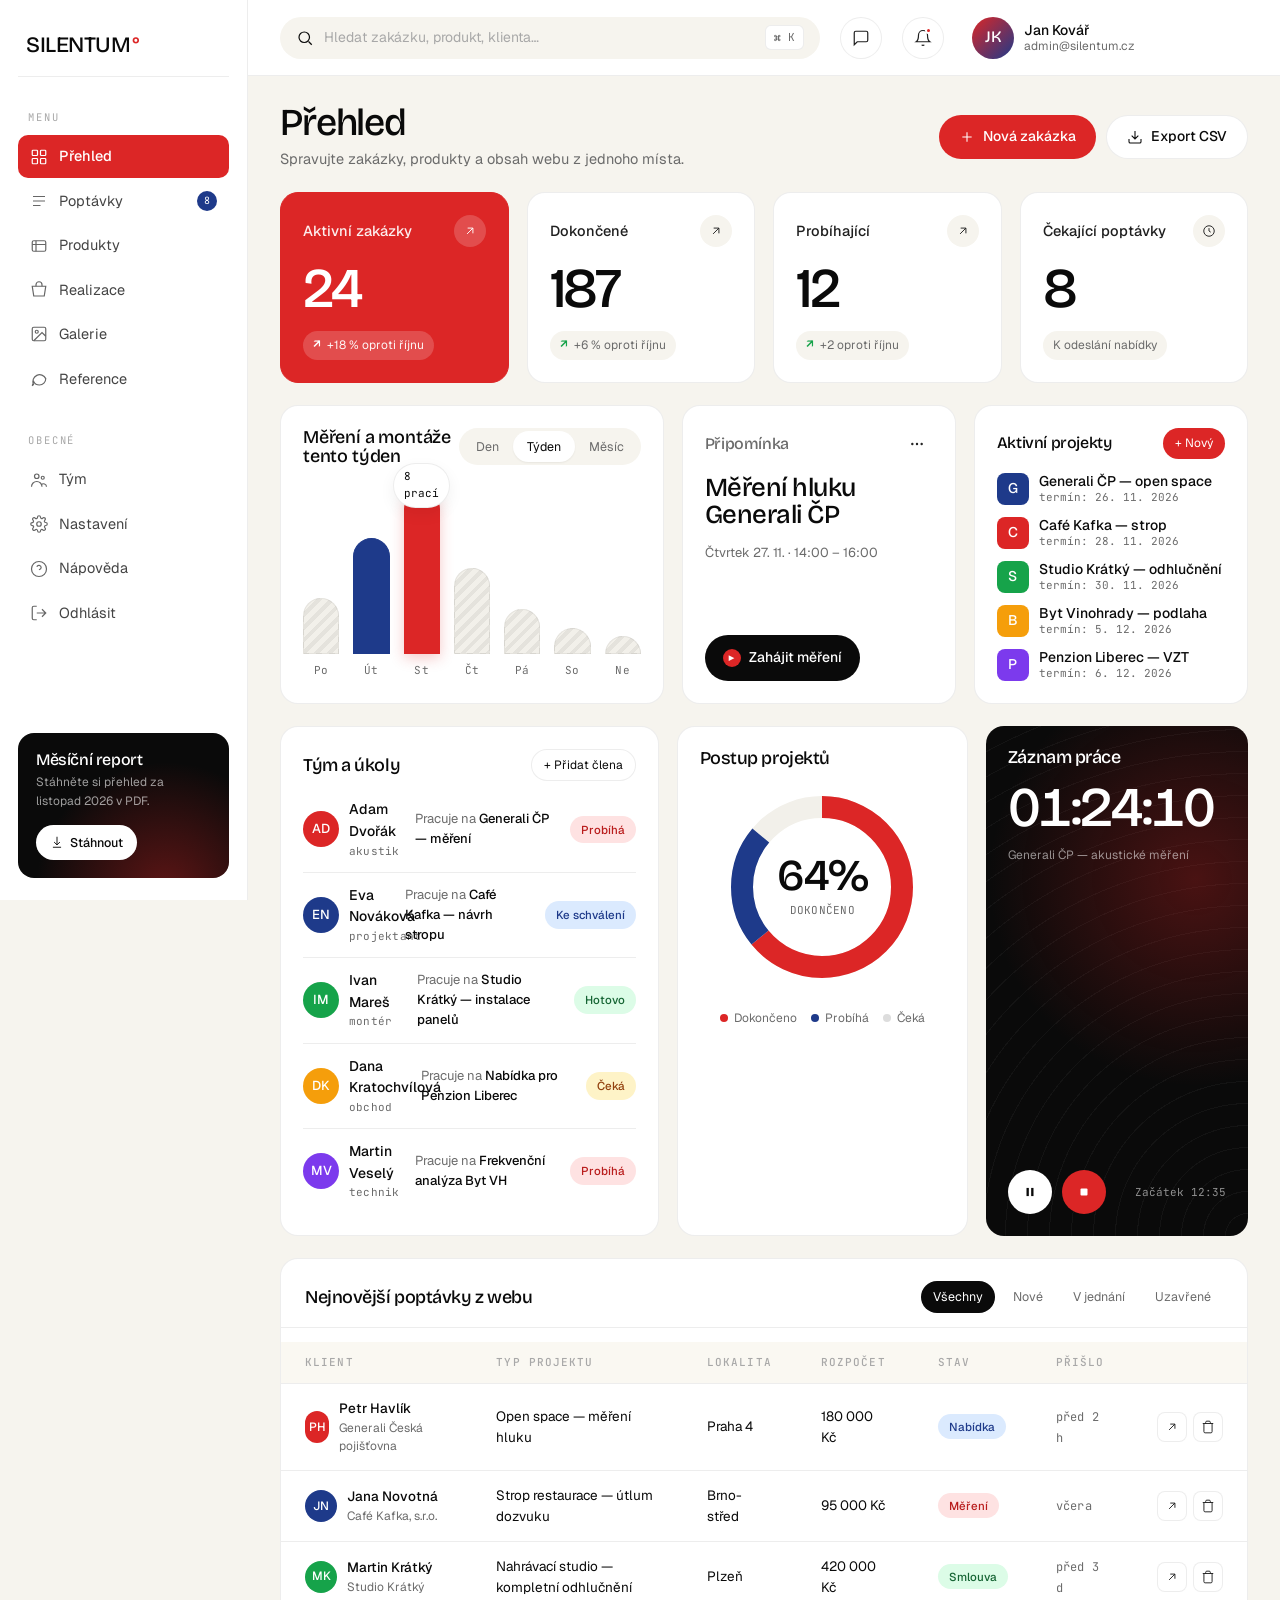
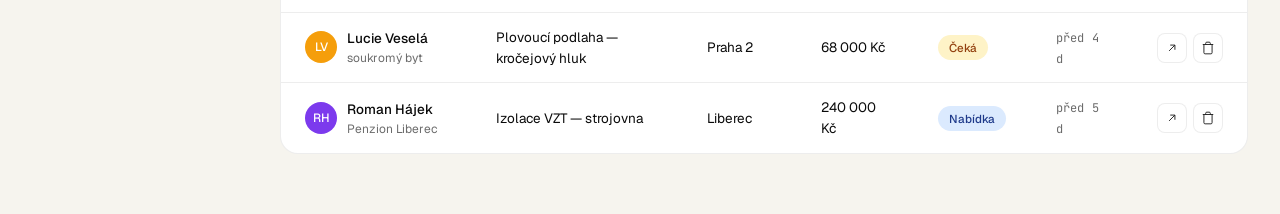
==== dashboard.html @ a5764d44 "Add files via upload" ====
<!doctype html>
<html lang="cs">
<head>
<meta charset="utf-8">
<meta name="viewport" content="width=device-width, initial-scale=1">
<title>Dashboard — SILENTUM°</title>
<link rel="preconnect" href="https://fonts.googleapis.com">
<link rel="preconnect" href="https://fonts.gstatic.com" crossorigin>
<link href="https://fonts.googleapis.com/css2?family=Bricolage+Grotesque:opsz,wght@12..96,400;12..96,500;12..96,600&family=Geist:wght@300;400;500;600&family=Instrument+Serif:ital@0;1&family=JetBrains+Mono:wght@400;500&display=swap" rel="stylesheet">
<link rel="stylesheet" href="styles.css">
<style>
  /* ============================================================
     DASHBOARD – SILENTUM°
     ============================================================ */
  :root {
    --side-w: 248px;
    --top-h: 76px;
    --card: #FFFFFF;
    --card-border: rgba(10, 10, 10, 0.07);
    --card-radius: 18px;
    --pill-bg: #F4F2EC;
  }

  html, body { background: #F6F4EE; overflow-x: hidden; }
  body {
    min-height: 100vh;
  }

  .app {
    display: grid;
    grid-template-columns: var(--side-w) 1fr;
    min-height: 100vh;
  }

  /* ------------ SIDEBAR ------------ */
  .side {
    background: #FFFFFF;
    border-right: 1px solid var(--card-border);
    padding: 22px 18px;
    display: flex;
    flex-direction: column;
    gap: 28px;
    position: sticky;
    top: 0;
    height: 100vh;
    overflow-y: auto;
  }
  .side__logo {
    display: inline-flex;
    align-items: baseline;
    gap: 2px;
    font-family: var(--f-display);
    font-weight: 500;
    font-size: 22px;
    letter-spacing: -0.02em;
    color: var(--fg);
    padding: 6px 8px 14px;
    border-bottom: 1px solid var(--card-border);
  }
  .side__logo .dot { color: var(--red); }

  .side__group { display: flex; flex-direction: column; gap: 2px; }
  .side__label {
    font-family: var(--f-mono);
    font-size: 10.5px;
    letter-spacing: 0.18em;
    color: var(--fg-dim);
    text-transform: uppercase;
    padding: 4px 10px 8px;
  }

  .side__item {
    display: flex;
    align-items: center;
    gap: 11px;
    padding: 10px 12px;
    border-radius: 10px;
    font-size: 14.5px;
    color: #444;
    transition: background 0.15s, color 0.15s;
    position: relative;
  }
  .side__item:hover { background: #F6F4EE; color: var(--fg); }
  .side__item.active {
    background: var(--red);
    color: #fff;
    font-weight: 500;
  }
  .side__item.active .ico { color: #fff; }
  .side__item .ico {
    width: 18px; height: 18px;
    color: #666;
    flex-shrink: 0;
  }
  .side__item .badge {
    margin-left: auto;
    background: var(--blue);
    color: #fff;
    font-family: var(--f-mono);
    font-size: 10px;
    padding: 2px 7px;
    border-radius: 999px;
    letter-spacing: 0;
  }
  .side__item.active .badge { background: rgba(255,255,255,0.25); }

  .side__footer-card {
    margin-top: auto;
    background: #0A0A0A;
    color: #fff;
    border-radius: 16px;
    padding: 18px;
    position: relative;
    overflow: hidden;
  }
  .side__footer-card::before {
    content: "";
    position: absolute;
    inset: 0;
    background: radial-gradient(circle at 70% 110%, rgba(220,38,38,0.4), transparent 60%);
    pointer-events: none;
  }
  .side__footer-card h4 {
    font-family: var(--f-display);
    font-size: 16px;
    font-weight: 500;
    line-height: 1.15;
    color: #fff;
    position: relative;
    margin-bottom: 4px;
  }
  .side__footer-card p {
    font-size: 12px;
    color: rgba(255,255,255,0.6);
    margin-bottom: 14px;
    position: relative;
  }
  .side__footer-card a {
    display: inline-flex;
    align-items: center;
    gap: 6px;
    background: #fff;
    color: #0A0A0A;
    font-size: 12.5px;
    font-weight: 500;
    padding: 8px 14px;
    border-radius: 999px;
    position: relative;
  }

  /* ------------ TOP BAR ------------ */
  .main { display: flex; flex-direction: column; min-width: 0; }
  .topbar {
    height: var(--top-h);
    background: #fff;
    border-bottom: 1px solid var(--card-border);
    display: flex;
    align-items: center;
    padding: 0 32px;
    gap: 20px;
    position: sticky;
    top: 0;
    z-index: 10;
  }
  .search {
    flex: 1;
    max-width: 540px;
    background: #F6F4EE;
    border-radius: 999px;
    display: flex;
    align-items: center;
    padding: 0 16px;
    height: 42px;
    gap: 10px;
  }
  .search input {
    flex: 1;
    background: transparent;
    border: none;
    outline: none;
    font: inherit;
    font-size: 14px;
    color: var(--fg);
  }
  .search input::placeholder { color: var(--fg-dim); }
  .search .kbd {
    font-family: var(--f-mono);
    font-size: 11px;
    color: var(--fg-muted);
    background: #fff;
    padding: 3px 8px;
    border-radius: 6px;
    border: 1px solid var(--card-border);
  }
  .icon-btn {
    width: 42px; height: 42px;
    border-radius: 999px;
    border: 1px solid var(--card-border);
    background: #fff;
    display: inline-flex;
    align-items: center;
    justify-content: center;
    color: var(--fg-2);
    position: relative;
    transition: background 0.15s;
  }
  .icon-btn:hover { background: #F6F4EE; }
  .icon-btn .dot-red {
    position: absolute; top: 9px; right: 11px;
    width: 7px; height: 7px;
    background: var(--red); border-radius: 999px;
    border: 2px solid #fff;
  }
  .user {
    display: flex;
    align-items: center;
    gap: 10px;
    padding-left: 8px;
  }
  .user__avatar {
    width: 42px; height: 42px;
    border-radius: 999px;
    background: linear-gradient(135deg, #DC2626, #1E3A8A);
    color: #fff;
    display: inline-flex;
    align-items: center;
    justify-content: center;
    font-family: var(--f-display);
    font-weight: 500;
    font-size: 16px;
    flex-shrink: 0;
  }
  .user__meta { line-height: 1.2; }
  .user__name { font-size: 14px; font-weight: 500; color: var(--fg); }
  .user__email { font-size: 12px; color: var(--fg-muted); }

  /* ------------ CONTENT ------------ */
  .content {
    padding: 28px 32px 60px;
    display: flex;
    flex-direction: column;
    gap: 22px;
  }

  .page-head {
    display: flex;
    align-items: center;
    justify-content: space-between;
    gap: 24px;
    flex-wrap: wrap;
  }
  .page-head h1 {
    font-size: 38px;
    line-height: 1;
    letter-spacing: -0.03em;
    margin-bottom: 6px;
  }
  .page-head p { color: var(--fg-muted); font-size: 14.5px; }
  .page-head__actions { display: flex; gap: 10px; }
  .btn-primary,
  .btn-ghost {
    display: inline-flex;
    align-items: center;
    gap: 8px;
    height: 44px;
    padding: 0 20px;
    border-radius: 999px;
    font-size: 14px;
    font-weight: 500;
    transition: transform 0.15s, background 0.15s;
  }
  .btn-primary {
    background: var(--red);
    color: #fff;
  }
  .btn-primary:hover { background: var(--red-deep); transform: translateY(-1px); }
  .btn-ghost {
    background: #fff;
    color: var(--fg);
    border: 1px solid var(--card-border);
  }
  .btn-ghost:hover { background: #F6F4EE; }

  /* Cards grid */
  .grid {
    display: grid;
    gap: 18px;
  }
  .grid--stats { grid-template-columns: repeat(4, 1fr); }
  .grid--row2 { grid-template-columns: 1.4fr 1fr 1fr; }
  .grid--row3 { grid-template-columns: 1.3fr 1fr 0.9fr; }

  .card {
    background: var(--card);
    border: 1px solid var(--card-border);
    border-radius: var(--card-radius);
    padding: 22px;
    display: flex;
    flex-direction: column;
    gap: 14px;
    min-width: 0;
  }
  .card--accent {
    background: var(--red);
    color: #fff;
    border-color: var(--red);
  }
  .card--dark {
    background: #0A0A0A;
    color: #fff;
    border-color: #0A0A0A;
    position: relative;
    overflow: hidden;
  }

  .stat__head {
    display: flex;
    align-items: center;
    justify-content: space-between;
    gap: 8px;
  }
  .stat__title {
    font-size: 14.5px;
    color: var(--fg-2);
    font-weight: 500;
  }
  .card--accent .stat__title { color: rgba(255,255,255,0.92); }
  .stat__icon {
    width: 32px; height: 32px;
    border-radius: 999px;
    background: #F6F4EE;
    display: inline-flex;
    align-items: center;
    justify-content: center;
    color: var(--fg-2);
  }
  .card--accent .stat__icon { background: rgba(255,255,255,0.18); color: #fff; }
  .stat__value {
    font-family: var(--f-display);
    font-size: 56px;
    font-weight: 500;
    line-height: 1;
    letter-spacing: -0.04em;
  }
  .stat__delta {
    display: inline-flex;
    align-items: center;
    gap: 6px;
    font-size: 12px;
    color: var(--fg-muted);
    background: #F6F4EE;
    padding: 5px 10px;
    border-radius: 999px;
    align-self: flex-start;
  }
  .stat__delta .arrow-up { color: #16A34A; font-weight: 600; }
  .card--accent .stat__delta {
    background: rgba(255,255,255,0.18);
    color: rgba(255,255,255,0.95);
  }
  .card--accent .stat__delta .arrow-up { color: #fff; }

  /* Chart card */
  .chart-head {
    display: flex;
    align-items: center;
    justify-content: space-between;
  }
  .chart-head h3 {
    font-size: 18px;
    font-weight: 500;
    letter-spacing: -0.01em;
  }
  .seg {
    display: inline-flex;
    background: #F6F4EE;
    border-radius: 999px;
    padding: 3px;
    font-size: 12.5px;
  }
  .seg button {
    padding: 6px 14px;
    border-radius: 999px;
    color: var(--fg-muted);
  }
  .seg button.on {
    background: #fff;
    color: var(--fg);
    box-shadow: 0 1px 2px rgba(0,0,0,0.06);
  }
  .bars {
    display: grid;
    grid-template-columns: repeat(7, 1fr);
    gap: 14px;
    height: 200px;
    align-items: end;
    padding-top: 12px;
  }
  .bar { position: relative; height: 100%; display: flex; flex-direction: column; justify-content: flex-end; align-items: center; gap: 8px; }
  .bar__fill {
    width: 100%;
    border-radius: 999px 999px 4px 4px;
    background-image: repeating-linear-gradient(
      135deg,
      rgba(10,10,10,0.06) 0 4px,
      transparent 4px 9px
    );
    background-color: #F2F0EA;
    border: 1px solid rgba(10,10,10,0.06);
    min-height: 8px;
  }
  .bar--on .bar__fill {
    background-image: none;
    background-color: var(--red);
    border-color: var(--red);
    box-shadow: 0 4px 14px rgba(220,38,38,0.25);
  }
  .bar--mid .bar__fill {
    background-image: none;
    background-color: #1E3A8A;
    border-color: #1E3A8A;
  }
  .bar__label {
    font-family: var(--f-mono);
    font-size: 11px;
    color: var(--fg-muted);
    letter-spacing: 0.02em;
  }
  .bar__pop {
    position: absolute;
    top: -28px;
    background: #fff;
    border: 1px solid var(--card-border);
    padding: 4px 10px;
    border-radius: 999px;
    font-family: var(--f-mono);
    font-size: 11px;
    box-shadow: 0 6px 16px rgba(0,0,0,0.06);
  }

  /* Reminder card */
  .reminder__head {
    display: flex;
    justify-content: space-between;
    align-items: center;
  }
  .reminder__head h3 {
    font-size: 16px;
    color: var(--fg-muted);
    font-weight: 500;
  }
  .reminder__title {
    font-family: var(--f-display);
    font-size: 26px;
    line-height: 1.05;
    font-weight: 500;
    letter-spacing: -0.02em;
  }
  .reminder__when {
    font-size: 13px;
    color: var(--fg-muted);
  }
  .reminder__cta {
    margin-top: auto;
    display: inline-flex;
    align-items: center;
    gap: 8px;
    background: #0A0A0A;
    color: #fff;
    padding: 12px 18px;
    border-radius: 999px;
    font-size: 14px;
    font-weight: 500;
    width: fit-content;
  }
  .reminder__cta .play {
    width: 18px; height: 18px;
    background: var(--red); border-radius: 999px;
    display: inline-flex; align-items: center; justify-content: center;
    color: #fff; font-size: 8px;
  }

  /* Project list */
  .proj__head {
    display: flex; justify-content: space-between; align-items: center;
  }
  .proj__head h3 { font-size: 16px; font-weight: 500; }
  .proj__head .add {
    background: var(--red); color: #fff;
    padding: 6px 12px;
    border-radius: 999px;
    font-size: 12px;
    display: inline-flex; align-items: center; gap: 4px;
  }
  .proj__list { display: flex; flex-direction: column; gap: 12px; }
  .proj__item {
    display: flex;
    align-items: center;
    gap: 10px;
  }
  .proj__icon {
    width: 32px; height: 32px;
    border-radius: 8px;
    flex-shrink: 0;
    display: inline-flex;
    align-items: center;
    justify-content: center;
    color: #fff;
    font-size: 14px;
    font-weight: 500;
  }
  .proj__body { line-height: 1.25; min-width: 0; flex: 1; }
  .proj__name { font-size: 14px; font-weight: 500; }
  .proj__date {
    font-family: var(--f-mono);
    font-size: 11px;
    color: var(--fg-muted);
  }

  /* Team table */
  .team__head {
    display: flex; justify-content: space-between; align-items: center;
  }
  .team__head h3 { font-size: 18px; font-weight: 500; }
  .team__head .add {
    border: 1px solid var(--card-border);
    padding: 6px 12px;
    border-radius: 999px;
    font-size: 12px;
    color: var(--fg);
    display: inline-flex; align-items: center; gap: 4px;
    background: #fff;
  }
  .team__list { display: flex; flex-direction: column; }
  .team__row {
    display: grid;
    grid-template-columns: 1.4fr 2fr auto;
    align-items: center;
    gap: 12px;
    padding: 12px 0;
    border-top: 1px solid var(--card-border);
  }
  .team__row:first-child { border-top: none; padding-top: 4px; }
  .team__person {
    display: flex; align-items: center; gap: 10px; min-width: 0;
  }
  .team__avatar {
    width: 36px; height: 36px;
    border-radius: 999px;
    color: #fff;
    display: inline-flex;
    align-items: center;
    justify-content: center;
    font-size: 13px;
    font-weight: 500;
    flex-shrink: 0;
  }
  .team__name { font-size: 14px; font-weight: 500; }
  .team__task { font-size: 13px; color: var(--fg-muted); }
  .team__task strong { color: var(--fg); font-weight: 500; }
  .pill {
    font-size: 11.5px;
    padding: 5px 11px;
    border-radius: 999px;
    font-weight: 500;
    white-space: nowrap;
  }
  .pill--done { background: #DCFCE7; color: #166534; }
  .pill--progress { background: #FEE2E2; color: var(--red-deep); }
  .pill--pending { background: #FEF3C7; color: #92400E; }
  .pill--review { background: #DBEAFE; color: var(--blue); }

  /* Donut */
  .donut-card { align-items: center; }
  .donut-card h3 { font-size: 18px; font-weight: 500; align-self: flex-start; }
  .donut {
    position: relative;
    width: 200px;
    height: 200px;
    margin: 6px auto 0;
  }
  .donut svg { transform: rotate(-90deg); }
  .donut__center {
    position: absolute;
    inset: 0;
    display: flex;
    flex-direction: column;
    align-items: center;
    justify-content: center;
    text-align: center;
  }
  .donut__value {
    font-family: var(--f-display);
    font-size: 44px;
    font-weight: 500;
    letter-spacing: -0.03em;
    line-height: 1;
  }
  .donut__label {
    font-family: var(--f-mono);
    font-size: 11px;
    color: var(--fg-muted);
    margin-top: 4px;
    letter-spacing: 0.02em;
  }
  .donut-legend {
    display: flex;
    gap: 14px;
    margin-top: 8px;
    font-size: 12px;
    color: var(--fg-muted);
    flex-wrap: wrap;
    justify-content: center;
  }
  .donut-legend span { display: inline-flex; align-items: center; gap: 6px; }
  .donut-legend i {
    width: 8px; height: 8px;
    border-radius: 999px;
    background: #ddd;
  }

  /* Timer */
  .timer-card {
    background: #0A0A0A;
    color: #fff;
    border: none;
    position: relative;
    overflow: hidden;
  }
  .timer-card::before {
    content: "";
    position: absolute;
    inset: 0;
    background:
      radial-gradient(circle at 80% 30%, rgba(220,38,38,0.3), transparent 50%),
      repeating-radial-gradient(circle at 100% 100%, rgba(255,255,255,0.04) 0 1px, transparent 1px 22px);
  }
  .timer-card > * { position: relative; }
  .timer-card h3 {
    color: #fff;
    font-size: 18px;
    font-weight: 500;
  }
  .timer__value {
    font-family: var(--f-display);
    font-size: 56px;
    line-height: 1;
    letter-spacing: -0.03em;
    font-weight: 500;
    font-variant-numeric: tabular-nums;
  }
  .timer__sub {
    font-size: 12px;
    color: rgba(255,255,255,0.55);
    margin-top: -4px;
  }
  .timer__ctrls {
    display: flex; gap: 10px;
    margin-top: auto;
  }
  .timer__btn {
    width: 44px; height: 44px;
    border-radius: 999px;
    background: #fff;
    color: #0A0A0A;
    display: inline-flex; align-items: center; justify-content: center;
  }
  .timer__btn--stop { background: var(--red); color: #fff; }

  /* Leads table (bottom) */
  .leads-card { padding: 0; overflow: hidden; }
  .leads__head {
    padding: 22px 24px 14px;
    display: flex; justify-content: space-between; align-items: center;
    border-bottom: 1px solid var(--card-border);
  }
  .leads__head h3 { font-size: 18px; font-weight: 500; }
  .leads__filters { display: flex; gap: 6px; font-size: 12.5px; }
  .leads__filters button {
    padding: 6px 12px;
    border-radius: 999px;
    color: var(--fg-muted);
  }
  .leads__filters button.on {
    background: #0A0A0A; color: #fff;
  }
  .leads-table { width: 100%; border-collapse: collapse; font-size: 13.5px; }
  .leads-table thead th {
    text-align: left;
    padding: 12px 24px;
    font-family: var(--f-mono);
    font-size: 11px;
    text-transform: uppercase;
    letter-spacing: 0.1em;
    color: var(--fg-dim);
    font-weight: 500;
    background: #FAF8F2;
  }
  .leads-table tbody td {
    padding: 14px 24px;
    border-top: 1px solid var(--card-border);
    vertical-align: middle;
  }
  .leads-table tbody tr:hover { background: #FAF8F2; }
  .leads-table .cust { display: flex; align-items: center; gap: 10px; }
  .leads-table .cust__avatar {
    width: 32px; height: 32px; border-radius: 999px;
    color: #fff; display: inline-flex; align-items: center; justify-content: center;
    font-size: 12px; font-weight: 500;
  }
  .leads-table .cust__name { font-weight: 500; color: var(--fg); }
  .leads-table .cust__co { font-size: 12px; color: var(--fg-muted); }
  .leads-table .actions { display: flex; gap: 6px; justify-content: flex-end; }
  .leads-table .actions button {
    width: 30px; height: 30px;
    border-radius: 8px;
    border: 1px solid var(--card-border);
    background: #fff;
    color: var(--fg-2);
    display: inline-flex; align-items: center; justify-content: center;
  }
  .leads-table .actions button:hover { background: var(--red); color: #fff; border-color: var(--red); }

  /* Mini SVG icons */
  .ico { width: 18px; height: 18px; stroke-width: 1.6; stroke: currentColor; fill: none; }

  @media (max-width: 1200px) {
    .grid--stats { grid-template-columns: repeat(2, 1fr); }
    .grid--row2, .grid--row3 { grid-template-columns: 1fr 1fr; }
  }
  @media (max-width: 900px) {
    .app { grid-template-columns: 1fr; }
    .side { display: none; }
    .grid--stats, .grid--row2, .grid--row3 { grid-template-columns: 1fr; }
  }
</style>
</head>
<body>

<div class="app">

  <!-- ============ SIDEBAR ============ -->
  <aside class="side">
    <a href="index.html" class="side__logo">SILENTUM<span class="dot">°</span></a>

    <div class="side__group">
      <div class="side__label">Menu</div>
      <a href="#" class="side__item active">
        <svg class="ico" viewBox="0 0 24 24"><rect x="3" y="3" width="7" height="7" rx="1"/><rect x="14" y="3" width="7" height="7" rx="1"/><rect x="3" y="14" width="7" height="7" rx="1"/><rect x="14" y="14" width="7" height="7" rx="1"/></svg>
        Přehled
      </a>
      <a href="#" class="side__item">
        <svg class="ico" viewBox="0 0 24 24"><path d="M4 6h16M4 12h16M4 18h10"/></svg>
        Poptávky
        <span class="badge">8</span>
      </a>
      <a href="#" class="side__item">
        <svg class="ico" viewBox="0 0 24 24"><rect x="3" y="5" width="18" height="14" rx="2"/><path d="M3 10h18M8 5v14"/></svg>
        Produkty
      </a>
      <a href="#" class="side__item">
        <svg class="ico" viewBox="0 0 24 24"><path d="M3 7h18l-2 13H5L3 7z"/><path d="M8 7V5a4 4 0 0 1 8 0v2"/></svg>
        Realizace
      </a>
      <a href="#" class="side__item">
        <svg class="ico" viewBox="0 0 24 24"><rect x="3" y="3" width="18" height="18" rx="2"/><circle cx="9" cy="9" r="2"/><path d="M21 15l-5-5L5 21"/></svg>
        Galerie
      </a>
      <a href="#" class="side__item">
        <svg class="ico" viewBox="0 0 24 24"><path d="M21 11.5a8.38 8.38 0 0 1-8.5 8.5 8.5 8.5 0 0 1-7.6-4.7L3 21l1.7-1.9A8.5 8.5 0 1 1 21 11.5z"/></svg>
        Reference
      </a>
    </div>

    <div class="side__group">
      <div class="side__label">Obecné</div>
      <a href="#" class="side__item">
        <svg class="ico" viewBox="0 0 24 24"><circle cx="9" cy="7" r="3"/><path d="M2 21a7 7 0 0 1 14 0"/><circle cx="17" cy="9" r="2"/><path d="M22 21a4 4 0 0 0-7-2.6"/></svg>
        Tým
      </a>
      <a href="#" class="side__item">
        <svg class="ico" viewBox="0 0 24 24"><circle cx="12" cy="12" r="3"/><path d="M19.4 15a1.7 1.7 0 0 0 .3 1.8l.1.1a2 2 0 1 1-2.8 2.8l-.1-.1a1.7 1.7 0 0 0-1.8-.3 1.7 1.7 0 0 0-1 1.5V21a2 2 0 1 1-4 0v-.1a1.7 1.7 0 0 0-1.1-1.5 1.7 1.7 0 0 0-1.8.3l-.1.1a2 2 0 1 1-2.8-2.8l.1-.1a1.7 1.7 0 0 0 .3-1.8 1.7 1.7 0 0 0-1.5-1H3a2 2 0 1 1 0-4h.1a1.7 1.7 0 0 0 1.5-1.1 1.7 1.7 0 0 0-.3-1.8l-.1-.1a2 2 0 1 1 2.8-2.8l.1.1a1.7 1.7 0 0 0 1.8.3H9a1.7 1.7 0 0 0 1-1.5V3a2 2 0 1 1 4 0v.1a1.7 1.7 0 0 0 1 1.5 1.7 1.7 0 0 0 1.8-.3l.1-.1a2 2 0 1 1 2.8 2.8l-.1.1a1.7 1.7 0 0 0-.3 1.8V9a1.7 1.7 0 0 0 1.5 1H21a2 2 0 1 1 0 4h-.1a1.7 1.7 0 0 0-1.5 1z"/></svg>
        Nastavení
      </a>
      <a href="#" class="side__item">
        <svg class="ico" viewBox="0 0 24 24"><circle cx="12" cy="12" r="10"/><path d="M9.1 9a3 3 0 0 1 5.8 1c0 2-3 3-3 3"/><path d="M12 17h.01"/></svg>
        Nápověda
      </a>
      <a href="index.html" class="side__item">
        <svg class="ico" viewBox="0 0 24 24"><path d="M9 21H5a2 2 0 0 1-2-2V5a2 2 0 0 1 2-2h4"/><path d="M16 17l5-5-5-5M21 12H9"/></svg>
        Odhlásit
      </a>
    </div>

    <div class="side__footer-card">
      <h4>Měsíční report</h4>
      <p>Stáhněte si přehled za listopad 2026 v PDF.</p>
      <a href="#"><svg class="ico" viewBox="0 0 24 24" style="width:14px;height:14px;"><path d="M12 3v14m0 0l-5-5m5 5l5-5M5 21h14"/></svg> Stáhnout</a>
    </div>
  </aside>

  <!-- ============ MAIN ============ -->
  <main class="main">

    <!-- Topbar -->
    <header class="topbar">
      <div class="search">
        <svg class="ico" viewBox="0 0 24 24"><circle cx="11" cy="11" r="7"/><path d="M21 21l-4.3-4.3"/></svg>
        <input type="text" placeholder="Hledat zakázku, produkt, klienta…">
        <span class="kbd">⌘ K</span>
      </div>
      <button class="icon-btn" aria-label="Zprávy">
        <svg class="ico" viewBox="0 0 24 24"><path d="M21 15a2 2 0 0 1-2 2H7l-4 4V5a2 2 0 0 1 2-2h14a2 2 0 0 1 2 2z"/></svg>
      </button>
      <button class="icon-btn" aria-label="Oznámení">
        <svg class="ico" viewBox="0 0 24 24"><path d="M6 8a6 6 0 1 1 12 0c0 7 3 9 3 9H3s3-2 3-9"/><path d="M13.7 21a2 2 0 0 1-3.4 0"/></svg>
        <span class="dot-red"></span>
      </button>
      <div class="user">
        <div class="user__avatar">JK</div>
        <div class="user__meta">
          <div class="user__name">Jan Kovář</div>
          <div class="user__email">admin@silentum.cz</div>
        </div>
      </div>
    </header>

    <!-- Content -->
    <div class="content">

      <!-- Page head -->
      <div class="page-head">
        <div>
          <h1>Přehled</h1>
          <p>Spravujte zakázky, produkty a obsah webu z jednoho místa.</p>
        </div>
        <div class="page-head__actions">
          <button class="btn-primary">
            <svg class="ico" viewBox="0 0 24 24" style="width:16px;height:16px;"><path d="M12 5v14M5 12h14"/></svg>
            Nová zakázka
          </button>
          <button class="btn-ghost">
            <svg class="ico" viewBox="0 0 24 24" style="width:16px;height:16px;"><path d="M21 15v4a2 2 0 0 1-2 2H5a2 2 0 0 1-2-2v-4M7 10l5 5 5-5M12 15V3"/></svg>
            Export CSV
          </button>
        </div>
      </div>

      <!-- STATS -->
      <div class="grid grid--stats">
        <div class="card card--accent">
          <div class="stat__head">
            <div class="stat__title">Aktivní zakázky</div>
            <span class="stat__icon">
              <svg class="ico" viewBox="0 0 24 24" style="width:14px;height:14px;"><path d="M7 17L17 7M17 7H8M17 7v9"/></svg>
            </span>
          </div>
          <div class="stat__value">24</div>
          <div class="stat__delta"><span class="arrow-up">↗</span> +18 % oproti říjnu</div>
        </div>

        <div class="card">
          <div class="stat__head">
            <div class="stat__title">Dokončené</div>
            <span class="stat__icon">
              <svg class="ico" viewBox="0 0 24 24" style="width:14px;height:14px;"><path d="M7 17L17 7M17 7H8M17 7v9"/></svg>
            </span>
          </div>
          <div class="stat__value">187</div>
          <div class="stat__delta"><span class="arrow-up">↗</span> +6 % oproti říjnu</div>
        </div>

        <div class="card">
          <div class="stat__head">
            <div class="stat__title">Probíhající</div>
            <span class="stat__icon">
              <svg class="ico" viewBox="0 0 24 24" style="width:14px;height:14px;"><path d="M7 17L17 7M17 7H8M17 7v9"/></svg>
            </span>
          </div>
          <div class="stat__value">12</div>
          <div class="stat__delta"><span class="arrow-up">↗</span> +2 oproti říjnu</div>
        </div>

        <div class="card">
          <div class="stat__head">
            <div class="stat__title">Čekající poptávky</div>
            <span class="stat__icon">
              <svg class="ico" viewBox="0 0 24 24" style="width:14px;height:14px;"><circle cx="12" cy="12" r="9"/><path d="M12 7v5l3 2"/></svg>
            </span>
          </div>
          <div class="stat__value">8</div>
          <div class="stat__delta">K odeslání nabídky</div>
        </div>
      </div>

      <!-- ROW 2 -->
      <div class="grid grid--row2">
        <!-- Chart -->
        <div class="card">
          <div class="chart-head">
            <h3>Měření a montáže tento týden</h3>
            <div class="seg">
              <button>Den</button>
              <button class="on">Týden</button>
              <button>Měsíc</button>
            </div>
          </div>
          <div class="bars">
            <div class="bar"><div class="bar__fill" style="height:30%"></div><div class="bar__label">Po</div></div>
            <div class="bar bar--mid"><div class="bar__fill" style="height:62%"></div><div class="bar__label">Út</div></div>
            <div class="bar bar--on">
              <div class="bar__pop">8 prací</div>
              <div class="bar__fill" style="height:88%"></div>
              <div class="bar__label">St</div>
            </div>
            <div class="bar"><div class="bar__fill" style="height:46%"></div><div class="bar__label">Čt</div></div>
            <div class="bar"><div class="bar__fill" style="height:24%"></div><div class="bar__label">Pá</div></div>
            <div class="bar"><div class="bar__fill" style="height:14%"></div><div class="bar__label">So</div></div>
            <div class="bar"><div class="bar__fill" style="height:10%"></div><div class="bar__label">Ne</div></div>
          </div>
        </div>

        <!-- Reminder -->
        <div class="card">
          <div class="reminder__head">
            <h3>Připomínka</h3>
            <button class="icon-btn" style="width:32px;height:32px;border:none;background:transparent;">
              <svg class="ico" viewBox="0 0 24 24" style="width:16px;height:16px;"><circle cx="12" cy="12" r="1"/><circle cx="19" cy="12" r="1"/><circle cx="5" cy="12" r="1"/></svg>
            </button>
          </div>
          <div class="reminder__title">Měření hluku<br>Generali ČP</div>
          <div class="reminder__when">Čtvrtek 27. 11. · 14:00 – 16:00</div>
          <a href="#" class="reminder__cta"><span class="play">▶</span> Zahájit měření</a>
        </div>

        <!-- Project list -->
        <div class="card">
          <div class="proj__head">
            <h3>Aktivní projekty</h3>
            <button class="add">+ Nový</button>
          </div>
          <div class="proj__list">
            <div class="proj__item">
              <span class="proj__icon" style="background:#1E3A8A;">G</span>
              <div class="proj__body">
                <div class="proj__name">Generali ČP — open space</div>
                <div class="proj__date">termín: 26. 11. 2026</div>
              </div>
            </div>
            <div class="proj__item">
              <span class="proj__icon" style="background:#DC2626;">C</span>
              <div class="proj__body">
                <div class="proj__name">Café Kafka — strop</div>
                <div class="proj__date">termín: 28. 11. 2026</div>
              </div>
            </div>
            <div class="proj__item">
              <span class="proj__icon" style="background:#16A34A;">S</span>
              <div class="proj__body">
                <div class="proj__name">Studio Krátký — odhlučnění</div>
                <div class="proj__date">termín: 30. 11. 2026</div>
              </div>
            </div>
            <div class="proj__item">
              <span class="proj__icon" style="background:#F59E0B;">B</span>
              <div class="proj__body">
                <div class="proj__name">Byt Vinohrady — podlaha</div>
                <div class="proj__date">termín: 5. 12. 2026</div>
              </div>
            </div>
            <div class="proj__item">
              <span class="proj__icon" style="background:#7C3AED;">P</span>
              <div class="proj__body">
                <div class="proj__name">Penzion Liberec — VZT</div>
                <div class="proj__date">termín: 6. 12. 2026</div>
              </div>
            </div>
          </div>
        </div>
      </div>

      <!-- ROW 3 -->
      <div class="grid grid--row3">
        <!-- Team -->
        <div class="card">
          <div class="team__head">
            <h3>Tým a úkoly</h3>
            <button class="add">+ Přidat člena</button>
          </div>
          <div class="team__list">
            <div class="team__row">
              <div class="team__person">
                <div class="team__avatar" style="background:#DC2626;">AD</div>
                <div>
                  <div class="team__name">Adam Dvořák</div>
                  <div class="mono" style="font-size:11px;">akustik</div>
                </div>
              </div>
              <div class="team__task">Pracuje na <strong>Generali ČP — měření</strong></div>
              <span class="pill pill--progress">Probíhá</span>
            </div>
            <div class="team__row">
              <div class="team__person">
                <div class="team__avatar" style="background:#1E3A8A;">EN</div>
                <div>
                  <div class="team__name">Eva Nováková</div>
                  <div class="mono" style="font-size:11px;">projektant</div>
                </div>
              </div>
              <div class="team__task">Pracuje na <strong>Café Kafka — návrh stropu</strong></div>
              <span class="pill pill--review">Ke schválení</span>
            </div>
            <div class="team__row">
              <div class="team__person">
                <div class="team__avatar" style="background:#16A34A;">IM</div>
                <div>
                  <div class="team__name">Ivan Mareš</div>
                  <div class="mono" style="font-size:11px;">montér</div>
                </div>
              </div>
              <div class="team__task">Pracuje na <strong>Studio Krátký — instalace panelů</strong></div>
              <span class="pill pill--done">Hotovo</span>
            </div>
            <div class="team__row">
              <div class="team__person">
                <div class="team__avatar" style="background:#F59E0B;">DK</div>
                <div>
                  <div class="team__name">Dana Kratochvílová</div>
                  <div class="mono" style="font-size:11px;">obchod</div>
                </div>
              </div>
              <div class="team__task">Pracuje na <strong>Nabídka pro Penzion Liberec</strong></div>
              <span class="pill pill--pending">Čeká</span>
            </div>
            <div class="team__row">
              <div class="team__person">
                <div class="team__avatar" style="background:#7C3AED;">MV</div>
                <div>
                  <div class="team__name">Martin Veselý</div>
                  <div class="mono" style="font-size:11px;">technik</div>
                </div>
              </div>
              <div class="team__task">Pracuje na <strong>Frekvenční analýza Byt VH</strong></div>
              <span class="pill pill--progress">Probíhá</span>
            </div>
          </div>
        </div>

        <!-- Donut -->
        <div class="card donut-card">
          <h3>Postup projektů</h3>
          <div class="donut">
            <svg width="200" height="200" viewBox="0 0 200 200">
              <circle cx="100" cy="100" r="80" fill="none" stroke="#F2F0EA" stroke-width="22"/>
              <!-- Completed 64% red -->
              <circle cx="100" cy="100" r="80" fill="none" stroke="#DC2626" stroke-width="22"
                stroke-dasharray="321.7 502.7" stroke-linecap="butt"/>
              <!-- In Progress 22% blue -->
              <circle cx="100" cy="100" r="80" fill="none" stroke="#1E3A8A" stroke-width="22"
                stroke-dasharray="110.6 502.7" stroke-dashoffset="-321.7"/>
              <!-- Pending 14% remains gray -->
            </svg>
            <div class="donut__center">
              <div class="donut__value">64%</div>
              <div class="donut__label">DOKONČENO</div>
            </div>
          </div>
          <div class="donut-legend">
            <span><i style="background:#DC2626"></i> Dokončeno</span>
            <span><i style="background:#1E3A8A"></i> Probíhá</span>
            <span><i></i> Čeká</span>
          </div>
        </div>

        <!-- Timer -->
        <div class="card timer-card">
          <h3>Záznam práce</h3>
          <div class="timer__value" id="timerVal">01:24:08</div>
          <div class="timer__sub">Generali ČP — akustické měření</div>
          <div class="timer__ctrls">
            <button class="timer__btn" aria-label="Pauza">
              <svg viewBox="0 0 24 24" fill="currentColor" style="width:14px;height:14px;"><rect x="6" y="5" width="4" height="14"/><rect x="14" y="5" width="4" height="14"/></svg>
            </button>
            <button class="timer__btn timer__btn--stop" aria-label="Stop">
              <svg viewBox="0 0 24 24" fill="currentColor" style="width:12px;height:12px;"><rect x="5" y="5" width="14" height="14" rx="2"/></svg>
            </button>
            <div style="margin-left:auto; align-self:center; font-family:var(--f-mono); font-size:11px; color:rgba(255,255,255,0.55);">
              Začátek 12:35
            </div>
          </div>
        </div>
      </div>

      <!-- LEADS TABLE -->
      <div class="card leads-card">
        <div class="leads__head">
          <h3>Nejnovější poptávky z webu</h3>
          <div class="leads__filters">
            <button class="on">Všechny</button>
            <button>Nové</button>
            <button>V jednání</button>
            <button>Uzavřené</button>
          </div>
        </div>
        <table class="leads-table">
          <thead>
            <tr>
              <th>Klient</th>
              <th>Typ projektu</th>
              <th>Lokalita</th>
              <th>Rozpočet</th>
              <th>Stav</th>
              <th>Přišlo</th>
              <th></th>
            </tr>
          </thead>
          <tbody>
            <tr>
              <td><div class="cust">
                <div class="cust__avatar" style="background:#DC2626;">PH</div>
                <div>
                  <div class="cust__name">Petr Havlík</div>
                  <div class="cust__co">Generali Česká pojišťovna</div>
                </div>
              </div></td>
              <td>Open space — měření hluku</td>
              <td>Praha 4</td>
              <td>180 000 Kč</td>
              <td><span class="pill pill--review">Nabídka</span></td>
              <td><span class="mono" style="color:var(--fg-muted);">před 2 h</span></td>
              <td><div class="actions">
                <button aria-label="Otevřít"><svg class="ico" viewBox="0 0 24 24" style="width:14px;height:14px;"><path d="M7 17L17 7M9 7h8v8"/></svg></button>
                <button aria-label="Smazat"><svg class="ico" viewBox="0 0 24 24" style="width:14px;height:14px;"><path d="M3 6h18M8 6V4a2 2 0 0 1 2-2h4a2 2 0 0 1 2 2v2m3 0v14a2 2 0 0 1-2 2H7a2 2 0 0 1-2-2V6"/></svg></button>
              </div></td>
            </tr>
            <tr>
              <td><div class="cust">
                <div class="cust__avatar" style="background:#1E3A8A;">JN</div>
                <div>
                  <div class="cust__name">Jana Novotná</div>
                  <div class="cust__co">Café Kafka, s.r.o.</div>
                </div>
              </div></td>
              <td>Strop restaurace — útlum dozvuku</td>
              <td>Brno-střed</td>
              <td>95 000 Kč</td>
              <td><span class="pill pill--progress">Měření</span></td>
              <td><span class="mono" style="color:var(--fg-muted);">včera</span></td>
              <td><div class="actions">
                <button><svg class="ico" viewBox="0 0 24 24" style="width:14px;height:14px;"><path d="M7 17L17 7M9 7h8v8"/></svg></button>
                <button><svg class="ico" viewBox="0 0 24 24" style="width:14px;height:14px;"><path d="M3 6h18M8 6V4a2 2 0 0 1 2-2h4a2 2 0 0 1 2 2v2m3 0v14a2 2 0 0 1-2 2H7a2 2 0 0 1-2-2V6"/></svg></button>
              </div></td>
            </tr>
            <tr>
              <td><div class="cust">
                <div class="cust__avatar" style="background:#16A34A;">MK</div>
                <div>
                  <div class="cust__name">Martin Krátký</div>
                  <div class="cust__co">Studio Krátký</div>
                </div>
              </div></td>
              <td>Nahrávací studio — kompletní odhlučnění</td>
              <td>Plzeň</td>
              <td>420 000 Kč</td>
              <td><span class="pill pill--done">Smlouva</span></td>
              <td><span class="mono" style="color:var(--fg-muted);">před 3 d</span></td>
              <td><div class="actions">
                <button><svg class="ico" viewBox="0 0 24 24" style="width:14px;height:14px;"><path d="M7 17L17 7M9 7h8v8"/></svg></button>
                <button><svg class="ico" viewBox="0 0 24 24" style="width:14px;height:14px;"><path d="M3 6h18M8 6V4a2 2 0 0 1 2-2h4a2 2 0 0 1 2 2v2m3 0v14a2 2 0 0 1-2 2H7a2 2 0 0 1-2-2V6"/></svg></button>
              </div></td>
            </tr>
            <tr>
              <td><div class="cust">
                <div class="cust__avatar" style="background:#F59E0B;">LV</div>
                <div>
                  <div class="cust__name">Lucie Veselá</div>
                  <div class="cust__co">soukromý byt</div>
                </div>
              </div></td>
              <td>Plovoucí podlaha — kročejový hluk</td>
              <td>Praha 2</td>
              <td>68 000 Kč</td>
              <td><span class="pill pill--pending">Čeká</span></td>
              <td><span class="mono" style="color:var(--fg-muted);">před 4 d</span></td>
              <td><div class="actions">
                <button><svg class="ico" viewBox="0 0 24 24" style="width:14px;height:14px;"><path d="M7 17L17 7M9 7h8v8"/></svg></button>
                <button><svg class="ico" viewBox="0 0 24 24" style="width:14px;height:14px;"><path d="M3 6h18M8 6V4a2 2 0 0 1 2-2h4a2 2 0 0 1 2 2v2m3 0v14a2 2 0 0 1-2 2H7a2 2 0 0 1-2-2V6"/></svg></button>
              </div></td>
            </tr>
            <tr>
              <td><div class="cust">
                <div class="cust__avatar" style="background:#7C3AED;">RH</div>
                <div>
                  <div class="cust__name">Roman Hájek</div>
                  <div class="cust__co">Penzion Liberec</div>
                </div>
              </div></td>
              <td>Izolace VZT — strojovna</td>
              <td>Liberec</td>
              <td>240 000 Kč</td>
              <td><span class="pill pill--review">Nabídka</span></td>
              <td><span class="mono" style="color:var(--fg-muted);">před 5 d</span></td>
              <td><div class="actions">
                <button><svg class="ico" viewBox="0 0 24 24" style="width:14px;height:14px;"><path d="M7 17L17 7M9 7h8v8"/></svg></button>
                <button><svg class="ico" viewBox="0 0 24 24" style="width:14px;height:14px;"><path d="M3 6h18M8 6V4a2 2 0 0 1 2-2h4a2 2 0 0 1 2 2v2m3 0v14a2 2 0 0 1-2 2H7a2 2 0 0 1-2-2V6"/></svg></button>
              </div></td>
            </tr>
          </tbody>
        </table>
      </div>

    </div>
  </main>
</div>

<script>
  // Tick the time tracker
  (function () {
    const el = document.getElementById('timerVal');
    if (!el) return;
    let [h, m, s] = el.textContent.split(':').map(Number);
    setInterval(() => {
      s++;
      if (s >= 60) { s = 0; m++; }
      if (m >= 60) { m = 0; h++; }
      el.textContent = [h, m, s].map(n => String(n).padStart(2, '0')).join(':');
    }, 1000);
  })();

  // Segmented controls toggle
  document.querySelectorAll('.seg, .leads__filters').forEach(group => {
    group.addEventListener('click', e => {
      const btn = e.target.closest('button');
      if (!btn) return;
      group.querySelectorAll('button').forEach(b => b.classList.remove('on'));
      btn.classList.add('on');
    });
  });
</script>

</body>
</html>
---- styles.css ----
/* ==========================================================
   SILENTUM° — Akustická řešení
   Light minimalist theme, red + blue accents
   ========================================================== */

:root {
  /* Colors — light minimalist */
  --bg: #FAFAF7;
  --bg-2: #F2F0EA;
  --bg-3: #E8E6DF;
  --paper: #FFFFFF;

  --fg: #0A0A0A;
  --fg-2: #1F1F1F;
  --fg-muted: #6B6B6B;
  --fg-dim: #A8A8A8;

  --line: rgba(10, 10, 10, 0.08);
  --line-strong: rgba(10, 10, 10, 0.16);

  --red: #DC2626;
  --red-deep: #B91C1C;
  --red-glow: rgba(220, 38, 38, 0.18);

  --blue: #1E3A8A;
  --blue-deep: #172554;
  --blue-soft: #3B5BDB;

  /* Type */
  --f-display: "Bricolage Grotesque", "Inter Tight", system-ui, sans-serif;
  --f-serif: "Instrument Serif", Georgia, serif;
  --f-body: "Geist", "Manrope", system-ui, sans-serif;
  --f-mono: "JetBrains Mono", ui-monospace, monospace;

  --container: 1360px;
  --gutter: 32px;
  --radius: 18px;
  --radius-sm: 10px;
  --radius-lg: 28px;

  --ease: cubic-bezier(0.22, 1, 0.36, 1);
  --ease-out: cubic-bezier(0.16, 1, 0.3, 1);
}

* { box-sizing: border-box; margin: 0; padding: 0; }

html { scroll-behavior: smooth; background: var(--bg); }
body {
  font-family: var(--f-body);
  background: var(--bg);
  color: var(--fg);
  font-size: 16px;
  line-height: 1.55;
  -webkit-font-smoothing: antialiased;
  text-rendering: optimizeLegibility;
  overflow-x: hidden;
}

img { max-width: 100%; display: block; }
a { color: inherit; text-decoration: none; }
button { font: inherit; color: inherit; background: none; border: none; cursor: pointer; }
::selection { background: var(--red); color: #fff; }

/* ----------------------- LAYOUT ----------------------- */
.container { max-width: var(--container); margin: 0 auto; padding: 0 var(--gutter); }

.eyebrow {
  font-family: var(--f-mono);
  text-transform: uppercase;
  font-size: 11px;
  letter-spacing: 0.18em;
  color: var(--fg-muted);
  display: inline-flex;
  align-items: center;
  gap: 10px;
}
.eyebrow::before { content: ""; width: 24px; height: 1px; background: var(--red); }
.eyebrow.center { justify-content: center; }
.eyebrow.center::before, .eyebrow.center::after {
  content: ""; width: 24px; height: 1px; background: var(--red); display: inline-block;
}

/* ----------------------- TYPE ----------------------- */
h1, h2, h3, h4 {
  font-family: var(--f-display);
  font-weight: 500;
  letter-spacing: -0.025em;
  line-height: 1.02;
  text-wrap: balance;
  color: var(--fg);
}
h1 { font-size: clamp(40px, 5.5vw, 84px); }
h2 { font-size: clamp(32px, 4.2vw, 60px); }
h3 { font-size: clamp(22px, 2vw, 30px); }

.serif {
  font-family: var(--f-serif);
  font-style: italic;
  font-weight: 400;
  letter-spacing: -0.01em;
  color: var(--red);
}

.mono {
  font-family: var(--f-mono);
  font-size: 12px;
  letter-spacing: 0.02em;
  color: var(--fg-muted);
}

.lead {
  font-size: clamp(16px, 1.3vw, 19px);
  line-height: 1.55;
  color: var(--fg-2);
  max-width: 60ch;
  text-wrap: pretty;
}

/* ----------------------- BUTTONS ----------------------- */
.btn {
  display: inline-flex;
  align-items: center;
  gap: 12px;
  padding: 14px 22px;
  border-radius: 999px;
  font-size: 14px;
  font-weight: 500;
  letter-spacing: 0.01em;
  border: 1px solid transparent;
  transition: all 0.4s var(--ease);
  position: relative;
  white-space: nowrap;
}
.btn--primary { background: var(--fg); color: var(--bg); }
.btn--primary:hover {
  background: var(--red);
  transform: translateY(-1px);
  box-shadow: 0 8px 24px -6px var(--red-glow);
}
.btn--ghost { background: transparent; color: var(--fg); border-color: var(--line-strong); }
.btn--ghost:hover { background: var(--fg); color: var(--bg); border-color: var(--fg); }
.btn .arrow { display: inline-flex; transition: transform 0.4s var(--ease); }
.btn:hover .arrow { transform: translateX(4px); }

/* ----------------------- NAV — CENTERED LOGO ----------------------- */
.nav {
  position: fixed;
  top: 0; left: 0; right: 0;
  z-index: 100;
  padding: 18px 0;
  transition: all 0.4s var(--ease);
  backdrop-filter: blur(20px);
  background: rgba(250, 250, 247, 0.7);
  border-bottom: 1px solid transparent;
}
.nav.scrolled {
  background: rgba(250, 250, 247, 0.94);
  border-bottom-color: var(--line);
  padding: 12px 0;
}

.nav__inner {
  display: grid;
  grid-template-columns: 1fr auto 1fr;
  align-items: center;
  gap: 24px;
}

.logo {
  display: inline-flex;
  align-items: baseline;
  gap: 2px;
  font-family: var(--f-display);
  font-weight: 500;
  font-size: 22px;
  letter-spacing: -0.02em;
  color: var(--fg);
  grid-column: 2;
  justify-self: center;
}
.logo .dot { color: var(--red); font-size: 14px; position: relative; top: -2px; }
.logo .sub {
  font-family: var(--f-mono);
  font-size: 9px;
  letter-spacing: 0.2em;
  color: var(--fg-muted);
  text-transform: uppercase;
  margin-left: 8px;
  align-self: center;
  padding-left: 10px;
  border-left: 1px solid var(--line-strong);
}

.nav__links {
  display: flex;
  gap: 4px;
  list-style: none;
  grid-column: 1;
  justify-self: start;
}
.nav__links a {
  padding: 10px 14px;
  border-radius: 999px;
  font-size: 14px;
  color: var(--fg-2);
  transition: all 0.3s var(--ease);
}
.nav__links a:hover, .nav__links a.active { color: var(--red); }

.nav__cta {
  display: flex;
  gap: 10px;
  align-items: center;
  grid-column: 3;
  justify-self: end;
}
.nav__phone {
  font-family: var(--f-mono);
  font-size: 13px;
  color: var(--fg-2);
  padding: 8px 14px;
}
.nav__phone:hover { color: var(--red); }

@media (max-width: 960px) {
  .nav__inner { grid-template-columns: 1fr auto 1fr; }
  .nav__links, .nav__phone { display: none; }
}

/* ----------------------- HERO — MINIMALIST GIANT TEXT ----------------------- */
.hero-wrap {
  position: relative;
  height: 200vh; /* gives scroll runway for sticky scale animation */
}

.hero {
  position: sticky;
  top: 0;
  height: 100vh;
  min-height: 720px;
  display: flex;
  flex-direction: column;
  justify-content: space-between;
  padding: 120px 0 48px;
  overflow: hidden;
  background: var(--bg);
}

.hero__top {
  display: grid;
  grid-template-columns: 1fr 1fr;
  gap: 32px;
  align-items: start;
  padding-top: 24px;
}

.hero__top .eyebrow { color: var(--fg-2); }

.hero__intro {
  font-size: clamp(17px, 1.5vw, 22px);
  line-height: 1.4;
  color: var(--fg-2);
  max-width: 32ch;
  font-family: var(--f-display);
  font-weight: 400;
  letter-spacing: -0.01em;
}

/* The giant scaling word */
.hero__giant {
  font-family: var(--f-display);
  font-weight: 500;
  font-size: clamp(80px, 16vw, 260px);
  line-height: 0.88;
  letter-spacing: -0.05em;
  color: var(--fg);
  text-align: center;
  transform-origin: center center;
  will-change: transform, opacity;
  position: relative;
  padding: 0 var(--gutter);
}
.hero__giant > span { display: block; }
.hero__giant .serif {
  color: var(--red);
  font-style: italic;
  letter-spacing: -0.02em;
}
.hero__giant .accent-dot {
  display: inline-block;
  width: 0.18em;
  height: 0.18em;
  border-radius: 50%;
  background: var(--red);
  margin-left: 0.04em;
  vertical-align: 0.05em;
}

.hero__bottom {
  display: grid;
  grid-template-columns: 1.2fr auto 1fr;
  gap: 48px;
  align-items: end;
  padding-bottom: 16px;
}

.hero__bottom-text {
  max-width: 36ch;
  color: var(--fg-2);
  font-size: 15px;
  line-height: 1.55;
}

.hero__bottom-ctas {
  display: flex;
  gap: 10px;
  flex-wrap: wrap;
  justify-self: center;
}

.hero__bottom-meta {
  display: flex;
  gap: 32px;
  justify-self: end;
}
.hero__bottom-meta div { display: flex; flex-direction: column; gap: 4px; }
.hero__bottom-meta strong {
  font-family: var(--f-display);
  font-weight: 500;
  font-size: 24px;
  letter-spacing: -0.02em;
}
.hero__bottom-meta strong .unit { color: var(--red); font-family: var(--f-mono); font-size: 14px; margin-left: 2px; }

.hero__scroll-hint {
  position: absolute;
  left: 50%;
  bottom: 16px;
  transform: translateX(-50%);
  font-family: var(--f-mono);
  font-size: 10px;
  letter-spacing: 0.25em;
  color: var(--fg-muted);
  text-transform: uppercase;
  pointer-events: none;
}

@media (max-width: 900px) {
  .hero-wrap { height: auto; }
  .hero { position: relative; height: auto; min-height: auto; padding: 140px 0 60px; }
  .hero__top { grid-template-columns: 1fr; }
  .hero__bottom { grid-template-columns: 1fr; gap: 24px; }
  .hero__bottom-meta, .hero__bottom-ctas { justify-self: start; }
  .hero__giant { font-size: clamp(72px, 18vw, 200px); padding: 32px 0; }
}

/* ----------------------- SECTIONS ----------------------- */
section { position: relative; padding: 120px 0; }
section.tight { padding: 64px 0; }

.section-head {
  display: grid;
  grid-template-columns: 1fr 1fr;
  gap: 60px;
  margin-bottom: 64px;
  align-items: end;
}
.section-head h2 { max-width: 14ch; }
@media (max-width: 900px) {
  .section-head { grid-template-columns: 1fr; gap: 20px; margin-bottom: 40px; }
}

/* ----------------------- STATS ----------------------- */
.stats {
  border-top: 1px solid var(--line);
  border-bottom: 1px solid var(--line);
  padding: 64px 0;
  background: var(--paper);
}
.stats__grid { display: grid; grid-template-columns: repeat(4, 1fr); gap: 0; }
.stat { padding: 0 32px; border-left: 1px solid var(--line); position: relative; }
.stat:first-child { border-left: none; padding-left: 0; }
.stat__num {
  font-family: var(--f-display);
  font-weight: 500;
  font-size: clamp(40px, 4.4vw, 64px);
  letter-spacing: -0.04em;
  line-height: 1;
  display: flex;
  align-items: baseline;
  gap: 6px;
  color: var(--fg);
}
.stat__num .unit { font-size: 0.4em; color: var(--red); font-family: var(--f-mono); letter-spacing: 0; }
.stat__label { margin-top: 12px; color: var(--fg-muted); font-size: 14px; max-width: 22ch; }
@media (max-width: 900px) {
  .stats__grid { grid-template-columns: repeat(2, 1fr); gap: 40px 0; }
  .stat:nth-child(3) { border-left: none; padding-left: 0; }
}

/* ----------------------- PROCESS / STEPS ----------------------- */
.process__steps { display: grid; grid-template-columns: repeat(4, 1fr); gap: 16px; }
.step {
  padding: 28px;
  border: 1px solid var(--line);
  border-radius: var(--radius);
  background: var(--paper);
  transition: all 0.4s var(--ease);
  position: relative;
  overflow: hidden;
}
.step:hover {
  border-color: var(--fg);
  transform: translateY(-3px);
}
.step__num {
  font-family: var(--f-mono);
  font-size: 11px;
  color: var(--red);
  letter-spacing: 0.15em;
  margin-bottom: 60px;
  display: block;
}
.step__title { font-family: var(--f-display); font-size: 22px; font-weight: 500; letter-spacing: -0.02em; margin-bottom: 10px; }
.step__desc { color: var(--fg-muted); font-size: 14px; line-height: 1.55; }
@media (max-width: 900px) { .process__steps { grid-template-columns: 1fr 1fr; } }

/* ----------------------- PRODUCTS ----------------------- */
.products { display: grid; grid-template-columns: repeat(3, 1fr); gap: 16px; }

.product {
  border: 1px solid var(--line);
  border-radius: var(--radius);
  overflow: hidden;
  background: var(--paper);
  transition: all 0.5s var(--ease);
  position: relative;
  cursor: pointer;
  display: flex;
  flex-direction: column;
}
.product:hover { border-color: var(--fg); transform: translateY(-4px); }

.product__img { position: relative; aspect-ratio: 4/3; overflow: hidden; background: var(--bg-2); }
.product__img .ph {
  width: 100%; height: 100%;
  background:
    repeating-linear-gradient(45deg, rgba(10,10,10,0.04) 0 10px, transparent 10px 20px),
    var(--bg-2);
  display: flex; align-items: center; justify-content: center;
}
.product__img .ph-label {
  font-family: var(--f-mono);
  font-size: 10px;
  color: var(--fg-muted);
  letter-spacing: 0.2em;
  text-transform: uppercase;
  padding: 6px 12px;
  border: 1px solid var(--line-strong);
  border-radius: 4px;
  background: var(--paper);
}
.product__tag {
  position: absolute;
  top: 14px; left: 14px;
  padding: 4px 10px;
  background: var(--red);
  color: #fff;
  font-family: var(--f-mono);
  font-size: 10px;
  letter-spacing: 0.15em;
  text-transform: uppercase;
  border-radius: 4px;
  z-index: 2;
}
.product__overlay {
  position: absolute; inset: 0;
  display: flex; align-items: flex-end;
  padding: 18px;
  background: linear-gradient(180deg, transparent 50%, rgba(255,255,255,0.96));
  opacity: 0;
  transition: opacity 0.4s var(--ease);
}
.product:hover .product__overlay { opacity: 1; }
.product__specs { display: flex; gap: 16px; font-family: var(--f-mono); font-size: 11px; color: var(--fg-2); }
.product__specs span { display: flex; flex-direction: column; gap: 2px; }
.product__specs strong { color: var(--red); font-weight: 500; font-size: 14px; }
.product__body { padding: 22px; display: flex; flex-direction: column; gap: 8px; flex: 1; }
.product__cat { font-family: var(--f-mono); font-size: 10px; letter-spacing: 0.2em; color: var(--fg-muted); text-transform: uppercase; }
.product__name { font-family: var(--f-display); font-size: 22px; font-weight: 500; letter-spacing: -0.01em; }
.product__desc { color: var(--fg-muted); font-size: 14px; margin-top: 4px; flex: 1; }
.product__foot {
  margin-top: 14px; padding-top: 14px;
  border-top: 1px solid var(--line);
  display: flex; justify-content: space-between; align-items: center;
  font-family: var(--f-mono); font-size: 11px;
}
.product__foot a { color: var(--red); display: inline-flex; align-items: center; gap: 6px; }
@media (max-width: 900px) { .products { grid-template-columns: 1fr; } }

/* ----------------------- BEFORE / AFTER ----------------------- */
.compare {
  background: var(--paper);
  border: 1px solid var(--line);
  border-radius: var(--radius-lg);
  overflow: hidden;
  position: relative;
  display: grid;
  grid-template-columns: 1fr 1.2fr;
}
.compare__info {
  padding: 56px;
  display: flex; flex-direction: column;
  justify-content: center; gap: 20px;
  border-right: 1px solid var(--line);
}
.compare__readout {
  display: flex; align-items: baseline; gap: 12px;
  padding: 18px; border: 1px solid var(--line);
  border-radius: var(--radius-sm);
  font-family: var(--f-mono); font-size: 12px;
  color: var(--fg-muted);
}
.compare__readout strong {
  font-family: var(--f-display);
  font-size: 30px;
  color: var(--fg);
  font-weight: 500;
}
.compare__readout .delta { color: var(--red); font-weight: 500; }

.compare__slider {
  position: relative;
  overflow: hidden;
  min-height: 460px;
  user-select: none;
  cursor: ew-resize;
}
.compare__panel { position: absolute; inset: 0; display: flex; align-items: center; justify-content: center; padding: 40px; overflow: hidden; }
.compare__panel--before {
  background:
    radial-gradient(circle at 30% 40%, rgba(220,38,38,0.18), transparent 50%),
    radial-gradient(circle at 70% 60%, rgba(220,38,38,0.12), transparent 45%),
    repeating-linear-gradient(45deg, rgba(220,38,38,0.05) 0 10px, transparent 10px 20px),
    var(--bg-2);
}
.compare__panel--after {
  background: var(--bg-2);
  clip-path: inset(0 0 0 50%);
}
.compare__panel-label {
  position: absolute; top: 20px;
  font-family: var(--f-mono); font-size: 10px;
  letter-spacing: 0.25em; text-transform: uppercase;
  color: var(--fg);
  padding: 5px 10px;
  background: var(--paper);
  border: 1px solid var(--line-strong);
  border-radius: 4px;
}
.compare__panel--before .compare__panel-label { left: 20px; color: var(--red); border-color: var(--red); }
.compare__panel--after .compare__panel-label { right: 20px; }
.compare__handle {
  position: absolute; top: 0; bottom: 0; left: 50%;
  width: 2px; background: var(--fg); z-index: 4; pointer-events: none;
}
.compare__handle-grip {
  position: absolute; top: 50%; left: 50%;
  transform: translate(-50%, -50%);
  width: 52px; height: 52px;
  border-radius: 50%;
  background: var(--fg);
  display: flex; align-items: center; justify-content: center;
  color: var(--bg);
  font-family: var(--f-mono); font-size: 18px;
  pointer-events: auto; cursor: ew-resize;
  box-shadow: 0 0 0 6px rgba(10,10,10,0.06);
}
.compare__waves { width: 100%; height: 100%; max-width: 500px; }
@media (max-width: 1000px) {
  .compare { grid-template-columns: 1fr; }
  .compare__info { border-right: none; border-bottom: 1px solid var(--line); padding: 32px; }
  .compare__slider { min-height: 340px; }
}

/* ----------------------- GALLERY ----------------------- */
.gallery-preview { display: grid; grid-template-columns: repeat(12, 1fr); grid-auto-rows: 120px; gap: 12px; }
.gallery-preview .tile { border-radius: var(--radius-sm); overflow: hidden; position: relative; cursor: pointer; transition: all 0.4s var(--ease); }
.gallery-preview .tile:hover { transform: scale(1.02); }
.gallery-preview .tile:nth-child(1) { grid-column: span 5; grid-row: span 3; }
.gallery-preview .tile:nth-child(2) { grid-column: span 4; grid-row: span 2; }
.gallery-preview .tile:nth-child(3) { grid-column: span 3; grid-row: span 2; }
.gallery-preview .tile:nth-child(4) { grid-column: span 3; grid-row: span 2; }
.gallery-preview .tile:nth-child(5) { grid-column: span 4; grid-row: span 3; }

.tile .ph {
  width: 100%; height: 100%;
  background:
    repeating-linear-gradient(45deg, rgba(10,10,10,0.04) 0 10px, transparent 10px 20px),
    var(--bg-2);
  display: flex; align-items: center; justify-content: center;
}
.tile .ph-label {
  font-family: var(--f-mono); font-size: 10px;
  color: var(--fg-muted); letter-spacing: 0.2em; text-transform: uppercase;
  padding: 5px 10px; border: 1px solid var(--line-strong);
  background: var(--paper); border-radius: 4px;
}
.tile__caption {
  position: absolute; inset: auto 14px 14px;
  display: flex; justify-content: space-between; align-items: end;
  font-family: var(--f-mono); font-size: 11px; color: var(--fg);
  opacity: 0; transition: all 0.4s var(--ease); transform: translateY(8px);
  background: var(--paper); padding: 8px 12px; border-radius: 4px;
}
.tile__caption span:last-child { color: var(--red); }
.tile:hover .tile__caption { opacity: 1; transform: translateY(0); }
@media (max-width: 900px) {
  .gallery-preview { grid-template-columns: repeat(2, 1fr); }
  .gallery-preview .tile { grid-column: span 1 !important; grid-row: span 1 !important; }
}

/* ----------------------- TESTIMONIALS ----------------------- */
.testimonials { display: grid; grid-template-columns: repeat(2, 1fr); gap: 16px; }
.testimonial {
  padding: 36px;
  border: 1px solid var(--line);
  border-radius: var(--radius);
  background: var(--paper);
  display: flex; flex-direction: column; gap: 20px;
  position: relative; transition: all 0.4s var(--ease);
}
.testimonial:hover { border-color: var(--fg); }
.testimonial__quote {
  font-family: var(--f-serif);
  font-style: italic;
  font-size: 22px;
  line-height: 1.4;
  color: var(--fg);
}
.testimonial__quote::before {
  content: """; color: var(--red); font-size: 48px;
  display: block; line-height: 0.5; margin-bottom: 12px; font-style: normal;
}
.testimonial__foot {
  display: flex; justify-content: space-between; align-items: end;
  margin-top: auto; padding-top: 20px; border-top: 1px solid var(--line);
}
.testimonial__author { display: flex; flex-direction: column; gap: 2px; }
.testimonial__author strong { font-family: var(--f-display); font-size: 16px; font-weight: 500; }
.testimonial__author span { font-family: var(--f-mono); font-size: 11px; color: var(--fg-muted); letter-spacing: 0.1em; }
.testimonial__rating { font-family: var(--f-mono); font-size: 11px; color: var(--red); letter-spacing: 0.1em; }
.testimonial__avatar {
  width: 40px; height: 40px;
  border-radius: 50%;
  background: var(--fg);
  color: var(--bg);
  display: flex; align-items: center; justify-content: center;
  font-family: var(--f-display); font-weight: 500; font-size: 14px;
  flex-shrink: 0;
}
@media (max-width: 900px) { .testimonials { grid-template-columns: 1fr; } }

/* ----------------------- FAQ ----------------------- */
.faq { border-top: 1px solid var(--line); }
.faq__item { border-bottom: 1px solid var(--line); padding: 28px 0; cursor: pointer; transition: all 0.3s var(--ease); }
.faq__head { display: flex; justify-content: space-between; align-items: center; gap: 24px; }
.faq__q { font-family: var(--f-display); font-size: clamp(20px, 2vw, 26px); font-weight: 500; letter-spacing: -0.01em; flex: 1; color: var(--fg); }
.faq__toggle {
  width: 36px; height: 36px;
  border-radius: 50%;
  border: 1px solid var(--line-strong);
  display: flex; align-items: center; justify-content: center;
  font-family: var(--f-mono); font-size: 16px; color: var(--fg-2);
  flex-shrink: 0;
  transition: all 0.3s var(--ease);
}
.faq__item.open .faq__toggle {
  background: var(--red); border-color: var(--red); color: #fff;
  transform: rotate(45deg);
}
.faq__body { max-height: 0; overflow: hidden; transition: max-height 0.5s var(--ease), padding 0.3s var(--ease); }
.faq__item.open .faq__body { max-height: 400px; padding-top: 18px; }
.faq__a { color: var(--fg-2); font-size: 16px; line-height: 1.6; max-width: 75ch; }

/* ----------------------- CONTACT ----------------------- */
.contact {
  display: grid; grid-template-columns: 1fr 1fr; gap: 0;
  border: 1px solid var(--line);
  border-radius: var(--radius-lg);
  overflow: hidden;
  background: var(--paper);
}
.contact__info {
  padding: 56px; display: flex; flex-direction: column; gap: 28px;
  background: var(--paper);
}
.contact__info h2 { font-size: clamp(36px, 4vw, 52px); }
.contact__detail { display: flex; flex-direction: column; gap: 4px; padding: 18px 0; border-top: 1px solid var(--line); }
.contact__detail .mono { letter-spacing: 0.15em; text-transform: uppercase; }
.contact__detail strong { font-family: var(--f-display); font-size: 20px; font-weight: 500; }
.contact__map {
  min-height: 460px;
  position: relative;
  background:
    radial-gradient(circle at 60% 40%, rgba(220,38,38,0.08), transparent 50%),
    repeating-linear-gradient(0deg, rgba(10,10,10,0.04) 0 1px, transparent 1px 60px),
    repeating-linear-gradient(90deg, rgba(10,10,10,0.04) 0 1px, transparent 1px 60px),
    var(--bg-2);
}
.contact__pin {
  position: absolute; top: 40%; left: 60%;
  transform: translate(-50%, -100%);
  display: flex; flex-direction: column; align-items: center; gap: 8px;
}
.contact__pin-dot { width: 16px; height: 16px; border-radius: 50%; background: var(--red); position: relative; }
.contact__pin-dot::before, .contact__pin-dot::after {
  content: ""; position: absolute; inset: 0;
  border-radius: 50%; background: var(--red);
  animation: pulse 2s infinite; opacity: 0.4;
}
.contact__pin-dot::after { animation-delay: 1s; }
.contact__pin-label {
  font-family: var(--f-mono); font-size: 11px;
  letter-spacing: 0.15em; text-transform: uppercase;
  padding: 4px 10px; background: var(--paper);
  border: 1px solid var(--line-strong); border-radius: 4px;
}
@keyframes pulse {
  0% { transform: scale(1); opacity: 0.4; }
  100% { transform: scale(3); opacity: 0; }
}
@media (max-width: 900px) {
  .contact { grid-template-columns: 1fr; }
  .contact__info { padding: 32px; }
  .contact__map { min-height: 280px; }
}

/* ----------------------- FOOTER ----------------------- */
footer { border-top: 1px solid var(--line); padding: 64px 0 32px; background: var(--paper); }
.footer__grid { display: grid; grid-template-columns: 2fr 1fr 1fr 1fr; gap: 48px; margin-bottom: 48px; }
.footer__about { max-width: 38ch; color: var(--fg-muted); font-size: 14px; margin-top: 16px; }
.footer__col h4 {
  font-family: var(--f-mono); font-size: 11px;
  color: var(--fg-muted); letter-spacing: 0.2em; text-transform: uppercase;
  margin-bottom: 16px; font-weight: 400;
}
.footer__col ul { list-style: none; display: flex; flex-direction: column; gap: 10px; }
.footer__col a { color: var(--fg-2); font-size: 14px; transition: color 0.2s; }
.footer__col a:hover { color: var(--red); }
.footer__bottom {
  padding-top: 28px; border-top: 1px solid var(--line);
  display: flex; justify-content: space-between; align-items: center;
  font-family: var(--f-mono); font-size: 11px;
  color: var(--fg-muted); letter-spacing: 0.1em;
}
@media (max-width: 900px) { .footer__grid { grid-template-columns: 1fr 1fr; gap: 32px; } }

/* ----------------------- SCROLL REVEAL ----------------------- */
.reveal { opacity: 0; transform: translateY(32px); transition: opacity 0.9s var(--ease-out), transform 0.9s var(--ease-out); }
.reveal.in { opacity: 1; transform: translateY(0); }
.reveal[data-delay="1"] { transition-delay: 0.08s; }
.reveal[data-delay="2"] { transition-delay: 0.16s; }
.reveal[data-delay="3"] { transition-delay: 0.24s; }
.reveal[data-delay="4"] { transition-delay: 0.32s; }

/* ----------------------- PAGE HEADER (subpages) ----------------------- */
.page-header { padding: 180px 0 64px; border-bottom: 1px solid var(--line); position: relative; }
.page-header__crumb {
  font-family: var(--f-mono); font-size: 11px;
  letter-spacing: 0.2em; text-transform: uppercase;
  color: var(--fg-muted); margin-bottom: 24px;
}
.page-header__crumb a:hover { color: var(--red); }
.page-header h1 { font-size: clamp(44px, 5.4vw, 80px); max-width: 14ch; }
.page-header__row { display: grid; grid-template-columns: 1.4fr 1fr; gap: 60px; align-items: end; }
@media (max-width: 900px) {
  .page-header__row { grid-template-columns: 1fr; gap: 20px; }
  .page-header { padding: 140px 0 48px; }
}

/* ----------------------- FILTERS ----------------------- */
.filters {
  display: flex; gap: 8px; flex-wrap: wrap;
  padding: 24px 0; border-bottom: 1px solid var(--line);
  margin-bottom: 48px;
}
.filter {
  padding: 9px 16px; border-radius: 999px;
  border: 1px solid var(--line-strong);
  font-size: 13px; color: var(--fg-2);
  font-family: var(--f-body); cursor: pointer;
  transition: all 0.3s var(--ease);
}
.filter:hover { border-color: var(--fg); }
.filter.active { background: var(--fg); border-color: var(--fg); color: var(--bg); }

/* ----------------------- PRODUCT DETAIL ----------------------- */
.pd { display: grid; grid-template-columns: 1.1fr 1fr; gap: 64px; padding: 64px 0; }
.pd__gallery { display: flex; flex-direction: column; gap: 14px; }
.pd__main {
  aspect-ratio: 1; border-radius: var(--radius);
  border: 1px solid var(--line); position: relative;
  background:
    repeating-linear-gradient(45deg, rgba(10,10,10,0.04) 0 10px, transparent 10px 20px),
    var(--bg-2);
  display: flex; align-items: center; justify-content: center;
}
.pd__thumbs { display: grid; grid-template-columns: repeat(4, 1fr); gap: 10px; }
.pd__thumb {
  aspect-ratio: 1; border-radius: var(--radius-sm); overflow: hidden;
  border: 1px solid var(--line); cursor: pointer;
  background:
    repeating-linear-gradient(45deg, rgba(10,10,10,0.04) 0 8px, transparent 8px 16px),
    var(--bg-2);
  transition: border-color 0.3s;
  display: flex; align-items: center; justify-content: center;
  font-family: var(--f-mono); font-size: 9px; color: var(--fg-muted);
}
.pd__thumb.active, .pd__thumb:hover { border-color: var(--red); }
.pd__info { padding-top: 12px; }
.pd__cat {
  font-family: var(--f-mono); font-size: 11px;
  letter-spacing: 0.2em; color: var(--red);
  text-transform: uppercase; margin-bottom: 16px;
}
.pd__title { font-size: clamp(36px, 4vw, 56px); margin-bottom: 22px; }
.pd__desc { color: var(--fg-2); font-size: 16px; line-height: 1.6; margin-bottom: 36px; }
.pd__specs {
  display: grid; grid-template-columns: repeat(2, 1fr); gap: 0;
  border-top: 1px solid var(--line); margin-bottom: 28px;
}
.pd__spec {
  padding: 18px 0; border-bottom: 1px solid var(--line);
  display: flex; justify-content: space-between;
  font-family: var(--f-mono); font-size: 13px;
}
.pd__spec:nth-child(odd) { border-right: 1px solid var(--line); padding-right: 24px; }
.pd__spec:nth-child(even) { padding-left: 24px; }
.pd__spec dt { color: var(--fg-muted); letter-spacing: 0.1em; text-transform: uppercase; }
.pd__spec dd { color: var(--fg); font-weight: 500; }
.pd__actions { display: flex; gap: 12px; flex-wrap: wrap; }
.download {
  display: inline-flex; align-items: center; gap: 14px;
  padding: 14px 18px;
  border: 1px solid var(--line-strong);
  border-radius: var(--radius-sm);
  font-family: var(--f-mono); font-size: 12px;
  transition: all 0.3s var(--ease);
  background: var(--paper);
}
.download:hover { border-color: var(--red); background: rgba(220,38,38,0.04); }
.download__icon {
  width: 32px; height: 32px; border-radius: 6px;
  background: rgba(220,38,38,0.1);
  display: flex; align-items: center; justify-content: center;
  color: var(--red); font-weight: 600;
}
.download strong { color: var(--fg); font-family: var(--f-body); font-size: 14px; font-weight: 500; }
.download span { display: block; color: var(--fg-muted); font-size: 11px; margin-top: 2px; }
@media (max-width: 1000px) { .pd { grid-template-columns: 1fr; gap: 32px; } }

/* ----------------------- GALLERY (full) ----------------------- */
.gallery-grid { display: grid; grid-template-columns: repeat(3, 1fr); gap: 12px; }
.gallery-grid .tile { border-radius: var(--radius-sm); overflow: hidden; position: relative; aspect-ratio: 4/5; cursor: pointer; transition: transform 0.5s var(--ease); }
.gallery-grid .tile:nth-child(7n+1) { aspect-ratio: 4/3; grid-column: span 2; }
.gallery-grid .tile:hover { transform: translateY(-3px); }
@media (max-width: 900px) {
  .gallery-grid { grid-template-columns: 1fr 1fr; }
  .gallery-grid .tile:nth-child(7n+1) { grid-column: span 2; aspect-ratio: 16/9; }
}

/* ----------------------- MARQUEE — subtle ----------------------- */
.marquee {
  background: var(--fg);
  color: var(--bg);
  padding: 14px 0;
  overflow: hidden;
  position: relative;
}
.marquee__track { display: flex; gap: 48px; animation: marquee 50s linear infinite; white-space: nowrap; width: max-content; }
.marquee__item {
  display: inline-flex; align-items: center; gap: 48px;
  font-family: var(--f-display); font-size: 18px;
  font-weight: 500; letter-spacing: -0.01em;
}
.marquee__item::after { content: "·"; font-size: 28px; opacity: 0.5; color: var(--red); }
@keyframes marquee { from { transform: translateX(0); } to { transform: translateX(-50%); } }

/* ----------------------- UTILS ----------------------- */
.center { text-align: center; }
.spacer { height: 120px; }

/* Hide old hero bits if present in HTML */
.hero__bg, .hero__grid, .hero__waves, .hero__scroll { display: none; }

/* ----------------------- LOADER ----------------------- */
.loader {
  position: fixed;
  inset: 0;
  z-index: 9999;
  background: var(--fg);
  display: flex;
  align-items: center;
  justify-content: center;
  transition: opacity 0.7s var(--ease), visibility 0.7s;
}
.loader.out {
  opacity: 0;
  visibility: hidden;
  pointer-events: none;
}
.loader__content {
  display: flex;
  flex-direction: column;
  align-items: center;
  gap: 28px;
}
.loader__logo {
  font-family: var(--f-display);
  font-weight: 500;
  font-size: 28px;
  letter-spacing: -0.02em;
  color: var(--bg);
}
.loader__logo .loader__dot { color: var(--red); }
.loader__bars {
  display: flex;
  align-items: flex-end;
  gap: 5px;
  height: 36px;
}
.loader__bars span {
  display: block;
  width: 4px;
  border-radius: 2px;
  background: var(--red);
  animation: barPulse 1.2s ease-in-out infinite;
  transform-origin: bottom;
}
.loader__bars span:nth-child(1)  { height: 12px; animation-delay: 0s; }
.loader__bars span:nth-child(2)  { height: 24px; animation-delay: 0.10s; }
.loader__bars span:nth-child(3)  { height: 32px; animation-delay: 0.20s; }
.loader__bars span:nth-child(4)  { height: 18px; animation-delay: 0.30s; }
.loader__bars span:nth-child(5)  { height: 36px; animation-delay: 0.40s; }
.loader__bars span:nth-child(6)  { height: 28px; animation-delay: 0.50s; }
.loader__bars span:nth-child(7)  { height: 14px; animation-delay: 0.60s; }
.loader__bars span:nth-child(8)  { height: 36px; animation-delay: 0.30s; }
.loader__bars span:nth-child(9)  { height: 22px; animation-delay: 0.10s; }
.loader__bars span:nth-child(10) { height: 14px; animation-delay: 0.50s; }
@keyframes barPulse {
  0%, 100% { transform: scaleY(0.35); opacity: 0.45; }
  50%       { transform: scaleY(1);    opacity: 1; }
}
.loader__track {
  width: 160px;
  height: 1px;
  background: rgba(250, 250, 247, 0.12);
  border-radius: 1px;
  overflow: hidden;
}
.loader__fill {
  height: 100%;
  width: 0;
  background: var(--red);
  animation: loaderFill 1.4s var(--ease-out) forwards;
}
@keyframes loaderFill { to { width: 100%; } }

/* ----------------------- HERO AMBIENT ----------------------- */
.hero__ambient {
  position: absolute;
  inset: 0;
  pointer-events: none;
  overflow: hidden;
  z-index: 0;
}
.hero__orb {
  position: absolute;
  border-radius: 50%;
  filter: blur(90px);
  will-change: transform;
}
.hero__orb--1 {
  width: 700px; height: 500px;
  top: -180px; right: -80px;
  background: radial-gradient(ellipse, rgba(220, 38, 38, 0.09) 0%, transparent 68%);
  animation: orbDrift 14s ease-in-out infinite alternate;
}
.hero__orb--2 {
  width: 500px; height: 380px;
  bottom: -60px; left: -60px;
  background: radial-gradient(ellipse, rgba(30, 58, 138, 0.07) 0%, transparent 65%);
  animation: orbDrift 10s ease-in-out infinite alternate-reverse;
}
@keyframes orbDrift {
  from { transform: translate(0, 0) scale(1); }
  to   { transform: translate(28px, -22px) scale(1.06); }
}

.hero__wave-bg {
  position: absolute;
  bottom: 30%;
  left: 0; right: 0;
  width: 100%;
  height: 120px;
  pointer-events: none;
  opacity: 0.5;
}

/* Hero content above ambient layer */
.hero__top,
.hero__giant,
.hero__bottom,
.hero__scroll-hint {
  position: relative;
  z-index: 1;
}

/* ----------------------- HERO ENTRANCE ----------------------- */
body:not(.loaded) .hero__top,
body:not(.loaded) .hero__giant,
body:not(.loaded) .hero__bottom,
body:not(.loaded) .hero__scroll-hint { opacity: 0; }

body.loaded .hero__top {
  animation: heroSlideUp 0.9s var(--ease-out) 0.05s both;
}
body.loaded .hero__giant {
  animation: heroSlideUp 1.1s var(--ease-out) 0.2s both;
}
body.loaded .hero__bottom {
  animation: heroSlideUp 0.9s var(--ease-out) 0.38s both;
}
body.loaded .hero__scroll-hint {
  animation: heroFadeIn 1s var(--ease-out) 1s both;
}
@keyframes heroSlideUp {
  from { opacity: 0; transform: translateY(28px); }
  to   { opacity: 1; transform: translateY(0); }
}
@keyframes heroFadeIn {
  from { opacity: 0; }
  to   { opacity: 1; }
}
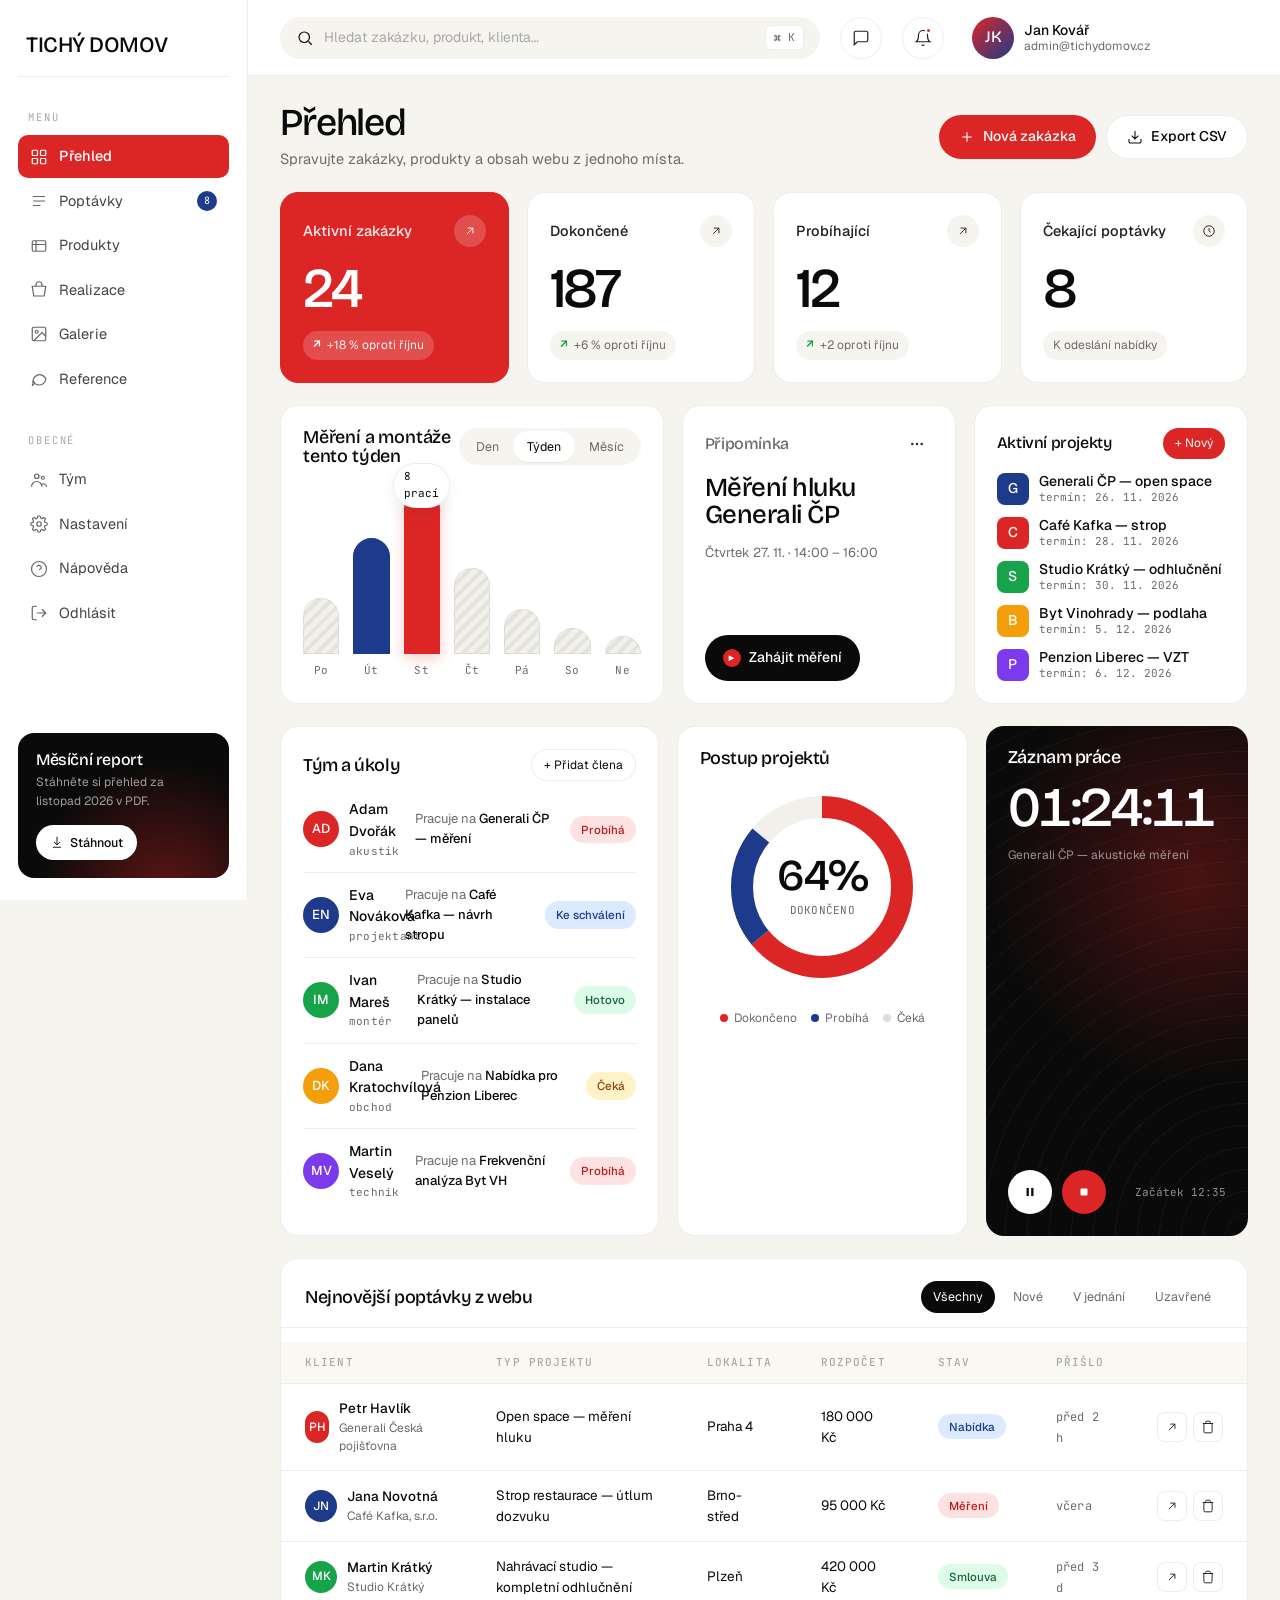
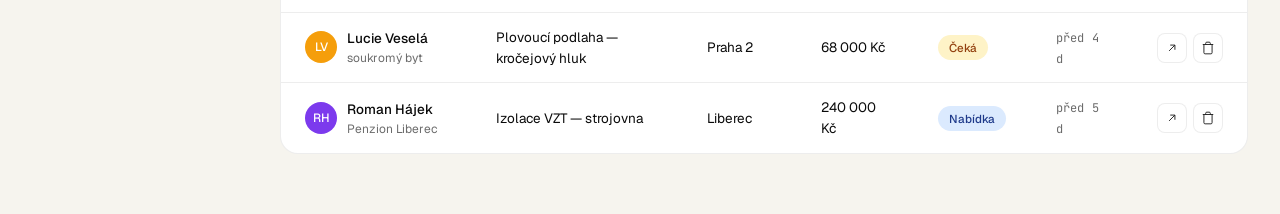
==== commit 47c4c1da: "Add files via upload" ====
--- a/dashboard.html
+++ b/dashboard.html
@@ -3,14 +3,15 @@
 <head>
 <meta charset="utf-8">
 <meta name="viewport" content="width=device-width, initial-scale=1">
-<title>Dashboard — SILENTUM°</title>
+<title>Dashboard — TICHÝ DOMOV</title>
+<meta name="robots" content="noindex, nofollow">
 <link rel="preconnect" href="https://fonts.googleapis.com">
 <link rel="preconnect" href="https://fonts.gstatic.com" crossorigin>
 <link href="https://fonts.googleapis.com/css2?family=Bricolage+Grotesque:opsz,wght@12..96,400;12..96,500;12..96,600&family=Geist:wght@300;400;500;600&family=Instrument+Serif:ital@0;1&family=JetBrains+Mono:wght@400;500&display=swap" rel="stylesheet">
 <link rel="stylesheet" href="styles.css">
 <style>
   /* ============================================================
-     DASHBOARD – SILENTUM°
+     DASHBOARD – TICHÝ DOMOV
      ============================================================ */
   :root {
     --side-w: 248px;
@@ -741,7 +742,7 @@
 
   <!-- ============ SIDEBAR ============ -->
   <aside class="side">
-    <a href="index.html" class="side__logo">SILENTUM<span class="dot">°</span></a>
+    <a href="index.html" class="side__logo">TICHÝ DOMOV</a>
 
     <div class="side__group">
       <div class="side__label">Menu</div>
@@ -820,7 +821,7 @@
         <div class="user__avatar">JK</div>
         <div class="user__meta">
           <div class="user__name">Jan Kovář</div>
-          <div class="user__email">admin@silentum.cz</div>
+          <div class="user__email">admin@tichydomov.cz</div>
         </div>
       </div>
     </header>
--- a/styles.css
+++ b/styles.css
@@ -1,5 +1,5 @@
 /* ==========================================================
-   SILENTUM° — Akustická řešení
+   TICHÝ DOMOV — Akustická řešení
    Light minimalist theme, red + blue accents
    ========================================================== */
 
@@ -44,7 +44,7 @@
 
 * { box-sizing: border-box; margin: 0; padding: 0; }
 
-html { scroll-behavior: smooth; background: var(--bg); }
+html { background: var(--bg); }
 body {
   font-family: var(--f-body);
   background: var(--bg);
@@ -230,18 +230,15 @@
 /* ----------------------- HERO — MINIMALIST GIANT TEXT ----------------------- */
 .hero-wrap {
   position: relative;
-  height: 200vh; /* gives scroll runway for sticky scale animation */
 }
 
 .hero {
-  position: sticky;
-  top: 0;
+  position: relative;
   height: 100vh;
-  min-height: 720px;
-  display: flex;
-  flex-direction: column;
-  justify-content: space-between;
-  padding: 120px 0 48px;
+  min-height: 680px;
+  display: grid;
+  grid-template-rows: auto 1fr auto;
+  padding: 96px 0 72px;
   overflow: hidden;
   background: var(--bg);
 }
@@ -251,26 +248,25 @@
   grid-template-columns: 1fr 1fr;
   gap: 32px;
   align-items: start;
-  padding-top: 24px;
-}
-
+  flex-shrink: 0;
+}
 .hero__top .eyebrow { color: var(--fg-2); }
 
 .hero__intro {
-  font-size: clamp(17px, 1.5vw, 22px);
+  font-size: clamp(15px, 1.3vw, 20px);
   line-height: 1.4;
   color: var(--fg-2);
-  max-width: 32ch;
+  max-width: 34ch;
   font-family: var(--f-display);
   font-weight: 400;
   letter-spacing: -0.01em;
 }
 
-/* The giant scaling word */
+/* Giant title — sits in the 1fr grid row, text centered inside it */
 .hero__giant {
   font-family: var(--f-display);
   font-weight: 500;
-  font-size: clamp(80px, 16vw, 260px);
+  font-size: min(22vw, 28vh);
   line-height: 0.88;
   letter-spacing: -0.05em;
   color: var(--fg);
@@ -278,9 +274,13 @@
   transform-origin: center center;
   will-change: transform, opacity;
   position: relative;
-  padding: 0 var(--gutter);
-}
-.hero__giant > span { display: block; }
+  padding: 0;
+  display: flex;
+  flex-direction: column;
+  justify-content: center;
+  align-items: center;
+}
+.hero__giant > span { display: block; width: 100%; }
 .hero__giant .serif {
   color: var(--red);
   font-style: italic;
@@ -301,23 +301,20 @@
   grid-template-columns: 1.2fr auto 1fr;
   gap: 48px;
   align-items: end;
-  padding-bottom: 16px;
-}
-
+  flex-shrink: 0;
+}
 .hero__bottom-text {
   max-width: 36ch;
   color: var(--fg-2);
   font-size: 15px;
   line-height: 1.55;
 }
-
 .hero__bottom-ctas {
   display: flex;
   gap: 10px;
   flex-wrap: wrap;
   justify-self: center;
 }
-
 .hero__bottom-meta {
   display: flex;
   gap: 32px;
@@ -334,24 +331,137 @@
 
 .hero__scroll-hint {
   position: absolute;
+  bottom: 16px;
   left: 50%;
-  bottom: 16px;
   transform: translateX(-50%);
+  display: flex;
+  flex-direction: column;
+  align-items: center;
+  gap: 6px;
+  pointer-events: none;
+  color: var(--fg-muted);
+}
+.hero__scroll-label {
   font-family: var(--f-mono);
   font-size: 10px;
   letter-spacing: 0.25em;
-  color: var(--fg-muted);
   text-transform: uppercase;
-  pointer-events: none;
-}
-
+  white-space: nowrap;
+}
+.hero__scroll-arrow {
+  display: flex;
+  animation: scrollBounce 1.8s var(--ease) infinite;
+}
+@keyframes scrollBounce {
+  0%, 100% { transform: translateY(0);    opacity: 0.5; }
+  50%       { transform: translateY(7px); opacity: 1; }
+}
+
+/* ---- Tablet (≤ 900px) ---- */
 @media (max-width: 900px) {
   .hero-wrap { height: auto; }
-  .hero { position: relative; height: auto; min-height: auto; padding: 140px 0 60px; }
-  .hero__top { grid-template-columns: 1fr; }
-  .hero__bottom { grid-template-columns: 1fr; gap: 24px; }
-  .hero__bottom-meta, .hero__bottom-ctas { justify-self: start; }
-  .hero__giant { font-size: clamp(72px, 18vw, 200px); padding: 32px 0; }
+  .hero {
+    position: relative;
+    display: flex;
+    flex-direction: column;
+    height: auto;
+    min-height: auto;
+    padding: 110px var(--gutter) 72px;
+    gap: 0;
+  }
+  .hero__top {
+    grid-template-columns: 1fr;
+    gap: 10px;
+    padding-top: 0;
+    text-align: center;
+  }
+  .hero__top .eyebrow { justify-content: center; }
+  .hero__intro { font-size: 16px; max-width: 100%; text-align: center; }
+  .hero__giant {
+    font-size: clamp(52px, 15vw, 160px);
+    display: block;
+    text-align: center;
+    margin: 32px 0 28px;
+  }
+  .hero__bottom {
+    grid-template-columns: 1fr;
+    gap: 20px;
+    text-align: center;
+  }
+  .hero__bottom-meta { justify-self: center; flex-wrap: wrap; gap: 24px; justify-content: center; }
+  .hero__bottom-ctas { justify-self: center; justify-content: center; }
+  .hero__scroll-hint { display: none; }
+}
+
+/* ---- Mobile (≤ 600px) ---- */
+@media (max-width: 600px) {
+  :root { --gutter: 20px; }
+
+  /* Nav */
+  .nav__cta .nav__phone { display: none; }
+  .nav { padding: 14px 0; }
+
+  /* Hero */
+  .hero { padding: 96px var(--gutter) 56px; }
+  .hero__giant { font-size: clamp(44px, 17vw, 110px); margin: 24px 0 20px; }
+  .hero__intro { font-size: 15px; }
+  .hero__bottom-meta { gap: 20px; }
+  .hero__bottom-meta strong { font-size: 20px; }
+  .hero__bottom-ctas { flex-direction: column; width: 100%; }
+  .hero__bottom-ctas .btn { justify-content: center; }
+
+  /* Sections */
+  section { padding: 72px 0; }
+  .section-head { grid-template-columns: 1fr; gap: 16px; margin-bottom: 36px; }
+  .section-head h2 { max-width: 100%; }
+
+  /* Stats */
+  .stats__grid { grid-template-columns: repeat(2, 1fr); gap: 32px 0; }
+  .stat { padding: 0 16px; }
+  .stat:nth-child(3) { border-left: none; padding-left: 0; }
+
+  /* Steps */
+  .process__steps { grid-template-columns: 1fr; }
+
+  /* Products */
+  .products { grid-template-columns: 1fr; }
+
+  /* Compare */
+  .compare { grid-template-columns: 1fr; }
+  .compare__info { padding: 28px 20px; }
+
+  /* Gallery */
+  .gallery-preview { grid-template-columns: 1fr 1fr; grid-auto-rows: 140px; }
+  .gallery-preview .tile { grid-column: span 1 !important; grid-row: span 1 !important; }
+
+  /* Testimonials */
+  .testimonials { grid-template-columns: 1fr; }
+  .testimonial { padding: 24px; }
+  .testimonial__quote { font-size: 18px; }
+
+  /* FAQ */
+  .faq__q { font-size: 18px; }
+
+  /* Contact */
+  .contact { grid-template-columns: 1fr; }
+  .contact__info { padding: 28px 20px; gap: 20px; }
+  .contact__map { min-height: 220px; }
+
+  /* Footer */
+  .footer__grid { grid-template-columns: 1fr 1fr; gap: 28px 16px; }
+  .footer__bottom { flex-direction: column; gap: 6px; text-align: center; }
+  footer { padding: 48px 0 24px; }
+
+  /* Buttons */
+  .btn { padding: 13px 18px; }
+}
+
+/* ---- Small mobile (≤ 400px) ---- */
+@media (max-width: 400px) {
+  .hero__giant { font-size: 15vw; }
+  .footer__grid { grid-template-columns: 1fr; }
+  .hero__bottom-meta { gap: 16px; }
+  .stat__num { font-size: 36px; }
 }
 
 /* ----------------------- SECTIONS ----------------------- */
@@ -600,6 +710,7 @@
     var(--bg-2);
   display: flex; align-items: center; justify-content: center;
 }
+.tile__img { width: 100%; height: 100%; object-fit: cover; display: block; }
 .tile .ph-label {
   font-family: var(--f-mono); font-size: 10px;
   color: var(--fg-muted); letter-spacing: 0.2em; text-transform: uppercase;
@@ -1018,22 +1129,22 @@
 }
 
 /* ----------------------- HERO ENTRANCE ----------------------- */
+/* hero__giant is intentionally excluded — its opacity/transform is
+   controlled exclusively by the JS scroll handler (inline style).
+   CSS animations on the same element would override inline styles
+   in the cascade and break the scroll-scale effect. */
 body:not(.loaded) .hero__top,
-body:not(.loaded) .hero__giant,
 body:not(.loaded) .hero__bottom,
 body:not(.loaded) .hero__scroll-hint { opacity: 0; }
 
 body.loaded .hero__top {
   animation: heroSlideUp 0.9s var(--ease-out) 0.05s both;
 }
-body.loaded .hero__giant {
-  animation: heroSlideUp 1.1s var(--ease-out) 0.2s both;
-}
 body.loaded .hero__bottom {
-  animation: heroSlideUp 0.9s var(--ease-out) 0.38s both;
+  animation: heroSlideUp 0.9s var(--ease-out) 0.25s both;
 }
 body.loaded .hero__scroll-hint {
-  animation: heroFadeIn 1s var(--ease-out) 1s both;
+  animation: heroFadeIn 1s var(--ease-out) 0.9s both;
 }
 @keyframes heroSlideUp {
   from { opacity: 0; transform: translateY(28px); }
@@ -1043,3 +1154,451 @@
   from { opacity: 0; }
   to   { opacity: 1; }
 }
+
+/* ----------------------- ABOUT STORY ----------------------- */
+.about-story {
+  display: grid;
+  grid-template-columns: repeat(4, 1fr);
+  gap: 0;
+  border: 1px solid var(--line);
+  border-radius: var(--radius);
+  overflow: hidden;
+  margin-top: 56px;
+}
+.about-story__block {
+  padding: 40px 32px;
+  border-right: 1px solid var(--line);
+  display: flex; flex-direction: column; gap: 12px;
+  transition: background 0.3s var(--ease);
+}
+.about-story__block:last-child { border-right: none; }
+.about-story__block:hover { background: var(--bg-2); }
+.about-story__block .step__num {
+  font-family: var(--f-mono);
+  font-size: 28px;
+  font-weight: 400;
+  color: var(--red);
+  letter-spacing: -0.02em;
+}
+.about-story__block h3 { font-size: 18px; margin-top: 4px; }
+.about-story__block p { font-size: 14px; color: var(--fg-2); line-height: 1.6; }
+@media (max-width: 1000px) {
+  .about-story { grid-template-columns: repeat(2, 1fr); }
+  .about-story__block:nth-child(2) { border-right: none; }
+  .about-story__block:nth-child(1),
+  .about-story__block:nth-child(2) { border-bottom: 1px solid var(--line); }
+}
+@media (max-width: 600px) {
+  .about-story { grid-template-columns: 1fr; }
+  .about-story__block { border-right: none !important; border-bottom: 1px solid var(--line); }
+  .about-story__block:last-child { border-bottom: none; }
+}
+
+/* ----------------------- TEAM GRID ----------------------- */
+.team-grid {
+  display: grid;
+  grid-template-columns: repeat(3, 1fr);
+  gap: 16px;
+  margin-top: 56px;
+}
+.team-card {
+  padding: 36px;
+  border: 1px solid var(--line);
+  border-radius: var(--radius);
+  background: var(--paper);
+  display: flex; gap: 20px;
+  transition: border-color 0.3s var(--ease), box-shadow 0.3s var(--ease);
+}
+.team-card:hover { border-color: var(--fg); box-shadow: 0 4px 24px rgba(10,10,10,0.06); }
+.team-card__avatar {
+  width: 56px; height: 56px;
+  border-radius: 50%;
+  background: var(--fg);
+  color: var(--bg);
+  display: flex; align-items: center; justify-content: center;
+  font-family: var(--f-display); font-weight: 500; font-size: 16px;
+  flex-shrink: 0;
+}
+.team-card__info { display: flex; flex-direction: column; gap: 4px; }
+.team-card__info strong { font-family: var(--f-display); font-size: 18px; font-weight: 500; }
+.team-card__info span {
+  font-family: var(--f-mono); font-size: 11px;
+  color: var(--fg-muted); letter-spacing: 0.08em;
+  text-transform: uppercase;
+}
+.team-card__info p { font-size: 14px; color: var(--fg-2); line-height: 1.5; margin-top: 6px; }
+@media (max-width: 900px) { .team-grid { grid-template-columns: 1fr; } }
+
+/* ----------------------- SERVICES GRID ----------------------- */
+.services-grid {
+  display: grid;
+  grid-template-columns: repeat(3, 1fr);
+  gap: 16px;
+  margin-top: 56px;
+}
+.service-card {
+  padding: 36px;
+  border: 1px solid var(--line);
+  border-radius: var(--radius);
+  background: var(--paper);
+  display: flex; flex-direction: column; gap: 16px;
+  transition: border-color 0.3s var(--ease), box-shadow 0.3s var(--ease);
+}
+.service-card:hover { border-color: var(--fg); box-shadow: 0 4px 24px rgba(10,10,10,0.06); }
+.service-card--dark {
+  background: var(--fg);
+  border-color: var(--fg);
+}
+.service-card--dark:hover { border-color: var(--fg-2); }
+.service-card__icon {
+  width: 52px; height: 52px;
+  border-radius: var(--radius-sm);
+  border: 1px solid var(--line);
+  display: flex; align-items: center; justify-content: center;
+  color: var(--red);
+  flex-shrink: 0;
+}
+.service-card h3 { font-size: 22px; }
+.service-card p { font-size: 14px; color: var(--fg-2); line-height: 1.6; }
+.service-card__list {
+  list-style: none;
+  display: flex; flex-direction: column; gap: 8px;
+  padding: 0; margin: 0;
+}
+.service-card__list li {
+  font-family: var(--f-mono);
+  font-size: 12px;
+  color: var(--fg-muted);
+  letter-spacing: 0.05em;
+  padding-left: 16px;
+  position: relative;
+}
+.service-card__list li::before {
+  content: "→";
+  position: absolute; left: 0;
+  color: var(--red); font-size: 10px;
+}
+@media (max-width: 1100px) { .services-grid { grid-template-columns: repeat(2, 1fr); } }
+@media (max-width: 600px)  { .services-grid { grid-template-columns: 1fr; } }
+
+/* ----------------------- PRICING GRID ----------------------- */
+.pricing-grid {
+  border: 1px solid var(--line);
+  border-radius: var(--radius);
+  overflow: hidden;
+  background: var(--paper);
+}
+.pricing-row {
+  display: flex;
+  justify-content: space-between;
+  align-items: center;
+  padding: 20px 32px;
+  border-bottom: 1px solid var(--line);
+  gap: 24px;
+  transition: background 0.2s;
+}
+.pricing-row:last-child { border-bottom: none; }
+.pricing-row:hover { background: var(--bg-2); }
+.pricing-row--highlight { background: rgba(220,38,38,0.04); }
+.pricing-row--highlight:hover { background: rgba(220,38,38,0.07); }
+.pricing-row__label { font-size: 16px; color: var(--fg-2); }
+.pricing-row__value {
+  font-family: var(--f-mono);
+  font-size: 15px;
+  font-weight: 500;
+  color: var(--fg);
+  white-space: nowrap;
+  letter-spacing: 0.02em;
+}
+@media (max-width: 600px) {
+  .pricing-row { flex-direction: column; align-items: flex-start; gap: 6px; padding: 16px 20px; }
+}
+
+/* ----------------------- STEP META ----------------------- */
+.step__meta {
+  display: flex;
+  justify-content: space-between;
+  align-items: center;
+  margin-top: auto;
+  padding-top: 20px;
+  border-top: 1px solid var(--line);
+  font-family: var(--f-mono);
+  font-size: 12px;
+  gap: 12px;
+}
+.step__meta .mono { color: var(--fg-muted); letter-spacing: 0.1em; text-transform: uppercase; }
+.step__meta strong { color: var(--fg); font-weight: 500; }
+
+/* ----------------------- CONTACT BLOCKS ----------------------- */
+.contact-blocks {
+  display: grid;
+  grid-template-columns: repeat(3, 1fr);
+  gap: 16px;
+  margin-bottom: 64px;
+}
+.contact-block {
+  display: flex;
+  align-items: flex-start;
+  gap: 20px;
+  padding: 32px;
+  border: 1px solid var(--line);
+  border-radius: var(--radius);
+  background: var(--paper);
+  color: inherit;
+  transition: border-color 0.3s var(--ease), box-shadow 0.3s var(--ease);
+}
+a.contact-block:hover { border-color: var(--fg); box-shadow: 0 4px 20px rgba(10,10,10,0.06); }
+.contact-block__icon {
+  width: 48px; height: 48px;
+  border-radius: var(--radius-sm);
+  border: 1px solid var(--line);
+  display: flex; align-items: center; justify-content: center;
+  color: var(--red); flex-shrink: 0;
+}
+.contact-block__label {
+  display: block;
+  font-family: var(--f-mono); font-size: 11px;
+  color: var(--fg-muted); letter-spacing: 0.15em; text-transform: uppercase;
+  margin-bottom: 4px;
+}
+.contact-block__value {
+  display: block;
+  font-family: var(--f-display); font-size: 18px; font-weight: 500;
+  color: var(--fg); margin-bottom: 2px;
+}
+.contact-block__note {
+  display: block;
+  font-size: 13px; color: var(--fg-muted);
+}
+@media (max-width: 900px) { .contact-blocks { grid-template-columns: 1fr; } }
+
+/* ----------------------- CONTACT FORM ----------------------- */
+.contact--full { align-items: stretch; }
+.contact__info--form { gap: 0; }
+.contact__info--form h2 { margin: 8px 0 0; }
+.contact-form { display: flex; flex-direction: column; gap: 16px; margin-top: 8px; }
+.form-row { display: grid; grid-template-columns: 1fr 1fr; gap: 16px; }
+.form-group { display: flex; flex-direction: column; gap: 6px; }
+.form-label { font-family: var(--f-mono); font-size: 11px; letter-spacing: 0.12em; text-transform: uppercase; color: var(--fg-muted); }
+.form-input {
+  width: 100%; padding: 14px 16px;
+  border: 1px solid var(--line-strong);
+  border-radius: var(--radius-sm);
+  background: var(--bg);
+  font-family: var(--f-body); font-size: 15px; color: var(--fg);
+  transition: border-color 0.2s, box-shadow 0.2s;
+  outline: none;
+  appearance: none;
+}
+.form-input:focus { border-color: var(--fg); box-shadow: 0 0 0 3px rgba(10,10,10,0.06); }
+.form-input::placeholder { color: var(--fg-dim); }
+.form-select { cursor: pointer; background-image: url("data:image/svg+xml,%3Csvg width='16' height='16' viewBox='0 0 16 16' fill='none' xmlns='http://www.w3.org/2000/svg'%3E%3Cpath d='M4 6l4 4 4-4' stroke='%236B6B6B' stroke-width='1.5' stroke-linecap='round' stroke-linejoin='round'/%3E%3C/svg%3E"); background-repeat: no-repeat; background-position: right 14px center; padding-right: 40px; }
+.form-textarea { resize: vertical; min-height: 120px; }
+.form-check { display: flex; align-items: flex-start; gap: 10px; font-size: 13px; color: var(--fg-muted); }
+.form-check input[type="checkbox"] { width: 16px; height: 16px; flex-shrink: 0; margin-top: 2px; accent-color: var(--red); cursor: pointer; }
+@media (max-width: 600px) { .form-row { grid-template-columns: 1fr; } }
+
+/* ----------------------- CONTACT MAP INFO ----------------------- */
+.contact__map-info {
+  position: absolute; bottom: 24px; left: 24px; right: 24px;
+  display: flex; flex-direction: column; gap: 0;
+  background: var(--paper);
+  border: 1px solid var(--line-strong);
+  border-radius: var(--radius-sm);
+  overflow: hidden;
+}
+.contact__map-row {
+  display: flex; justify-content: space-between; align-items: center;
+  padding: 10px 16px; border-bottom: 1px solid var(--line);
+  font-size: 13px; gap: 12px;
+}
+.contact__map-row:last-child { border-bottom: none; }
+.contact__map-row .mono { font-family: var(--f-mono); font-size: 10px; color: var(--fg-muted); letter-spacing: 0.15em; text-transform: uppercase; }
+
+/* =====================================================================
+   MOBILE HAMBURGER + SIDEBAR MENU
+   ===================================================================== */
+
+.nav__hamburger {
+  display: none;
+  flex-direction: column;
+  justify-content: center;
+  align-items: center;
+  gap: 5px;
+  width: 40px; height: 40px;
+  border-radius: var(--radius-sm);
+  border: 1px solid var(--line-strong);
+  background: transparent;
+  cursor: pointer; padding: 0;
+  flex-shrink: 0;
+  transition: border-color 0.2s, background 0.2s;
+}
+.nav__hamburger:hover { border-color: var(--fg); }
+.nav__hamburger span {
+  display: block;
+  width: 18px; height: 1.5px;
+  background: var(--fg);
+  border-radius: 2px;
+  transition: transform 0.35s var(--ease), opacity 0.25s;
+}
+.nav__hamburger.open span:nth-child(1) { transform: translateY(6.5px) rotate(45deg); }
+.nav__hamburger.open span:nth-child(2) { opacity: 0; transform: scaleX(0); }
+.nav__hamburger.open span:nth-child(3) { transform: translateY(-6.5px) rotate(-45deg); }
+@media (max-width: 960px) { .nav__hamburger { display: flex; } }
+
+/* ─── Sidebar overlay ─────────────────────────────────────────────── */
+.mobile-menu {
+  position: fixed; inset: 0;
+  z-index: 9000;
+  pointer-events: none;
+  visibility: hidden;
+  transition: visibility 0s 0.4s;
+}
+.mobile-menu.open {
+  pointer-events: all;
+  visibility: visible;
+  transition: visibility 0s;
+}
+.mobile-menu__backdrop {
+  position: absolute; inset: 0;
+  background: rgba(10, 10, 10, 0.45);
+  backdrop-filter: blur(3px);
+  opacity: 0;
+  transition: opacity 0.35s var(--ease);
+}
+.mobile-menu.open .mobile-menu__backdrop { opacity: 1; }
+
+.mobile-menu__panel {
+  position: absolute;
+  top: 0; right: 0; bottom: 0;
+  width: min(340px, 88vw);
+  background: var(--paper);
+  display: flex; flex-direction: column;
+  transform: translateX(100%);
+  transition: transform 0.4s var(--ease);
+  overflow-y: auto;
+  box-shadow: -8px 0 48px rgba(10, 10, 10, 0.12);
+}
+.mobile-menu.open .mobile-menu__panel { transform: translateX(0); }
+
+.mobile-menu__head {
+  display: flex; align-items: center;
+  justify-content: space-between;
+  padding: 20px 24px;
+  border-bottom: 1px solid var(--line);
+  flex-shrink: 0;
+}
+.mobile-menu__close {
+  width: 36px; height: 36px;
+  border-radius: 50%;
+  border: 1px solid var(--line-strong);
+  display: flex; align-items: center; justify-content: center;
+  font-size: 16px; color: var(--fg-2);
+  cursor: pointer; background: none;
+  font-family: var(--f-body);
+  transition: background 0.2s, color 0.2s, border-color 0.2s;
+}
+.mobile-menu__close:hover { background: var(--fg); color: var(--bg); border-color: var(--fg); }
+
+.mobile-menu__nav {
+  flex: 1;
+  display: flex; flex-direction: column;
+  padding: 8px 0;
+}
+.mobile-menu__nav a {
+  display: flex; align-items: center;
+  justify-content: space-between;
+  padding: 18px 24px;
+  font-family: var(--f-display);
+  font-size: 24px; font-weight: 500;
+  letter-spacing: -0.025em;
+  color: var(--fg);
+  border-bottom: 1px solid var(--line);
+  transition: color 0.2s, padding-left 0.25s var(--ease);
+}
+.mobile-menu__nav a::after {
+  content: "→";
+  font-family: var(--f-mono);
+  font-size: 14px;
+  color: var(--fg-dim);
+  transition: color 0.2s, transform 0.2s;
+}
+.mobile-menu__nav a:hover,
+.mobile-menu__nav a.active { color: var(--red); padding-left: 32px; }
+.mobile-menu__nav a:hover::after,
+.mobile-menu__nav a.active::after { color: var(--red); transform: translateX(4px); }
+
+.mobile-menu__footer {
+  padding: 24px;
+  border-top: 1px solid var(--line);
+  display: flex; flex-direction: column; gap: 12px;
+  flex-shrink: 0;
+}
+.mobile-menu__phone {
+  font-family: var(--f-mono);
+  font-size: 15px; letter-spacing: 0.04em;
+  color: var(--fg-2);
+  display: flex; align-items: center; gap: 8px;
+}
+.mobile-menu__phone::before {
+  content: "↗";
+  color: var(--red); font-size: 12px;
+}
+.mobile-menu__cta { text-align: center; }
+
+/* =====================================================================
+   MOBILE LAYOUT IMPROVEMENTS
+   ===================================================================== */
+@media (max-width: 960px) {
+  /* Sidebar section padding */
+  section { padding: 80px 0; }
+
+  /* About story: 2 cols */
+  .about-story { grid-template-columns: repeat(2, 1fr); }
+  .about-story__block:nth-child(2) { border-right: none; }
+  .about-story__block:nth-child(1),
+  .about-story__block:nth-child(2) { border-bottom: 1px solid var(--line); }
+
+  /* Contact full (kontakt page) */
+  .contact--full { grid-template-columns: 1fr; }
+  .contact__info--form { padding: 36px 28px; }
+  .contact__map { min-height: 320px; }
+}
+
+@media (max-width: 600px) {
+  /* Nav: hide Poptávka text, keep icon */
+  .nav__cta .btn--primary .arrow { display: none; }
+
+  /* About story: 1 col */
+  .about-story { grid-template-columns: 1fr; }
+  .about-story__block { border-right: none !important; border-bottom: 1px solid var(--line); }
+  .about-story__block:last-child { border-bottom: none; }
+
+  /* Pricing rows */
+  .pricing-row { flex-direction: column; align-items: flex-start; gap: 4px; padding: 14px 20px; }
+
+  /* Team grid: 1 col */
+  .team-grid { grid-template-columns: 1fr; }
+  .team-card { padding: 24px; }
+
+  /* Services grid: 1 col */
+  .services-grid { grid-template-columns: 1fr; }
+  .service-card { padding: 28px; }
+
+  /* Contact blocks: 1 col */
+  .contact-blocks { grid-template-columns: 1fr; }
+
+  /* Footer: 1 col */
+  .footer__grid { grid-template-columns: 1fr; gap: 28px; }
+
+  /* Page header */
+  .page-header { padding: 120px 0 40px; }
+  .page-header h1 { font-size: clamp(34px, 9vw, 56px); }
+
+  /* Section head lead */
+  .section-head__lead { font-size: 15px; }
+
+  /* Step cards */
+  .step { padding: 24px; }
+}
+.contact__map-row .mono { font-family: var(--f-mono); font-size: 10px; color: var(--fg-muted); letter-spacing: 0.15em; text-transform: uppercase; }
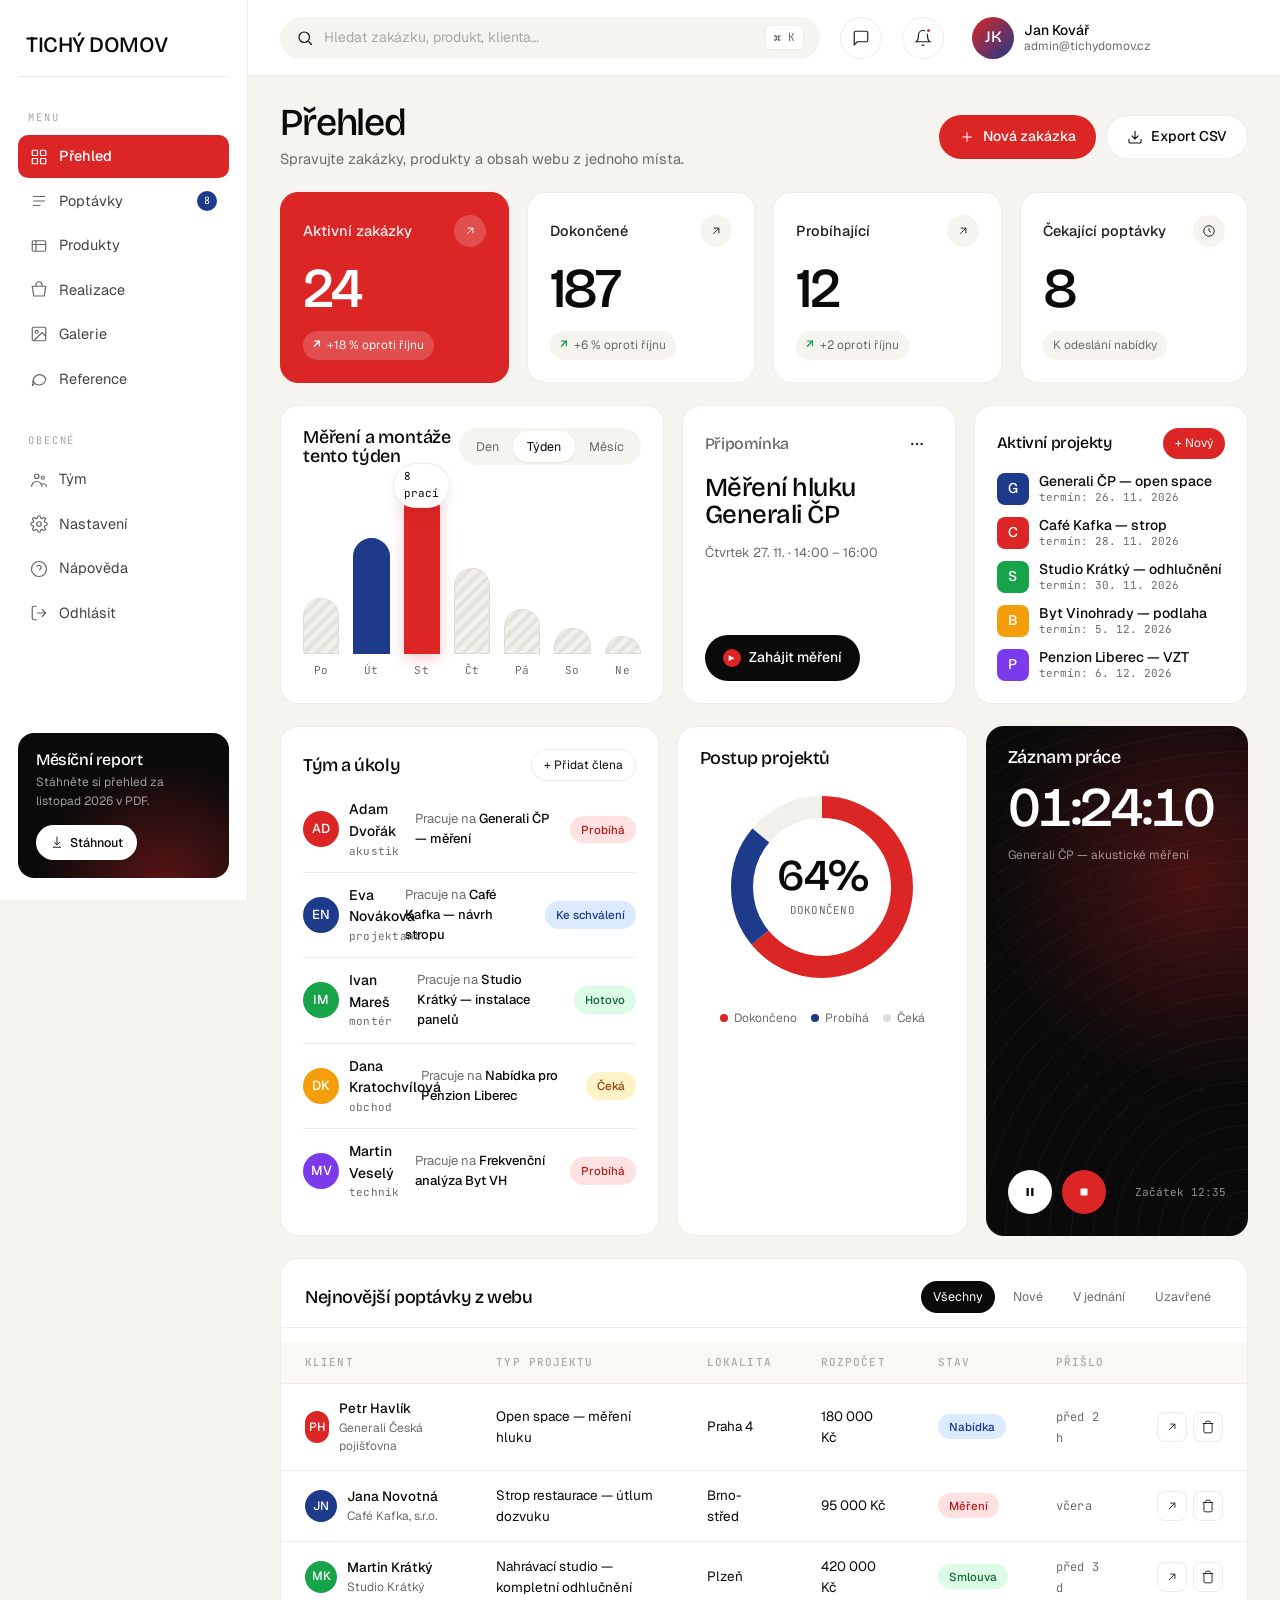
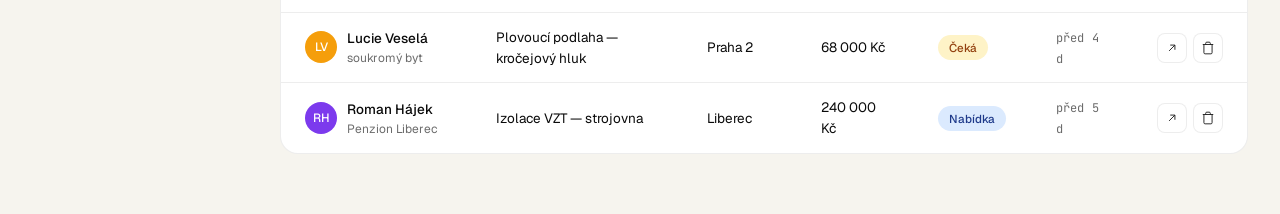
==== commit 6d2aab25: "Add files via upload" ====
--- a/dashboard.html
+++ b/dashboard.html
@@ -9,6 +9,10 @@
 <link rel="preconnect" href="https://fonts.gstatic.com" crossorigin>
 <link href="https://fonts.googleapis.com/css2?family=Bricolage+Grotesque:opsz,wght@12..96,400;12..96,500;12..96,600&family=Geist:wght@300;400;500;600&family=Instrument+Serif:ital@0;1&family=JetBrains+Mono:wght@400;500&display=swap" rel="stylesheet">
 <link rel="stylesheet" href="styles.css">
+<link rel="icon" href="favicon.ico" sizes="any" />
+<link rel="icon" type="image/png" sizes="32x32" href="images/favicon-32x32.png" />
+<link rel="icon" type="image/png" sizes="16x16" href="images/favicon-16x16.png" />
+<link rel="apple-touch-icon" href="images/apple-touch-icon.png" />
 <style>
   /* ============================================================
      DASHBOARD – TICHÝ DOMOV
--- a/styles.css
+++ b/styles.css
@@ -168,8 +168,8 @@
 
 .logo {
   display: inline-flex;
-  align-items: baseline;
-  gap: 2px;
+  align-items: center;
+  gap: 8px;
   font-family: var(--f-display);
   font-weight: 500;
   font-size: 22px;
@@ -178,6 +178,7 @@
   grid-column: 2;
   justify-self: center;
 }
+.logo__icon { height: 26px; width: auto; display: block; }
 .logo .dot { color: var(--red); font-size: 14px; position: relative; top: -2px; }
 .logo .sub {
   font-family: var(--f-mono);
@@ -223,8 +224,12 @@
 .nav__phone:hover { color: var(--red); }
 
 @media (max-width: 960px) {
-  .nav__inner { grid-template-columns: 1fr auto 1fr; }
+  .nav__inner { grid-template-columns: auto 1fr; }
   .nav__links, .nav__phone { display: none; }
+  .logo { grid-column: 1; justify-self: start; font-size: 14px; gap: 6px; white-space: nowrap; }
+  .logo__icon { height: 20px; flex-shrink: 0; }
+  .nav__cta { grid-column: 2; gap: 6px; }
+  .nav__cta .btn { padding: 12px 16px; font-size: 13px; }
 }
 
 /* ----------------------- HERO — MINIMALIST GIANT TEXT ----------------------- */
@@ -552,6 +557,7 @@
 .product:hover { border-color: var(--fg); transform: translateY(-4px); }
 
 .product__img { position: relative; aspect-ratio: 4/3; overflow: hidden; background: var(--bg-2); }
+.product__img img { width: 100%; height: 100%; object-fit: contain; display: block; background: #fff; padding: 12px; }
 .product__img .ph {
   width: 100%; height: 100%;
   background:
@@ -916,7 +922,9 @@
     repeating-linear-gradient(45deg, rgba(10,10,10,0.04) 0 10px, transparent 10px 20px),
     var(--bg-2);
   display: flex; align-items: center; justify-content: center;
-}
+  overflow: hidden;
+}
+.pd__main img { width: 100%; height: 100%; object-fit: contain; background: #fff; padding: 24px; }
 .pd__thumbs { display: grid; grid-template-columns: repeat(4, 1fr); gap: 10px; }
 .pd__thumb {
   aspect-ratio: 1; border-radius: var(--radius-sm); overflow: hidden;
@@ -929,6 +937,7 @@
   font-family: var(--f-mono); font-size: 9px; color: var(--fg-muted);
 }
 .pd__thumb.active, .pd__thumb:hover { border-color: var(--red); }
+.pd__thumb img { width: 100%; height: 100%; object-fit: cover; display: block; }
 .pd__info { padding-top: 12px; }
 .pd__cat {
   font-family: var(--f-mono); font-size: 11px;
